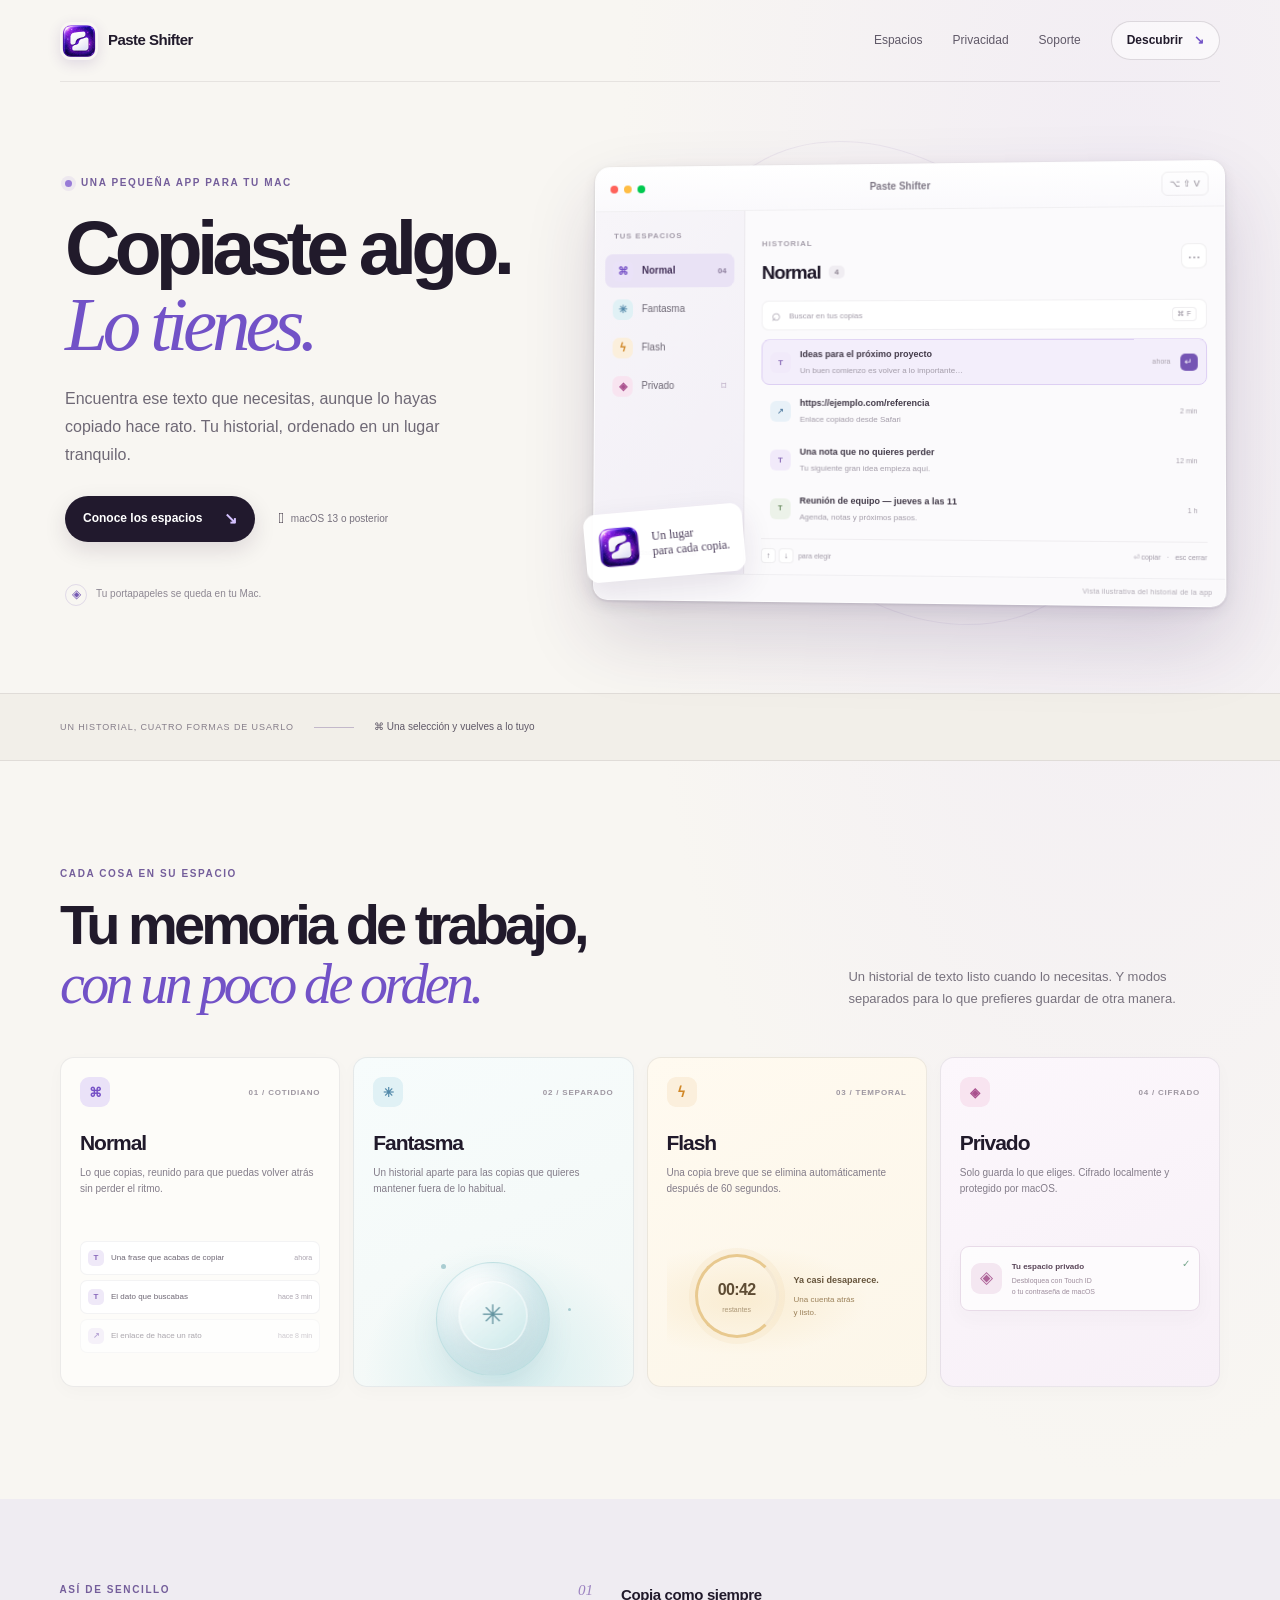
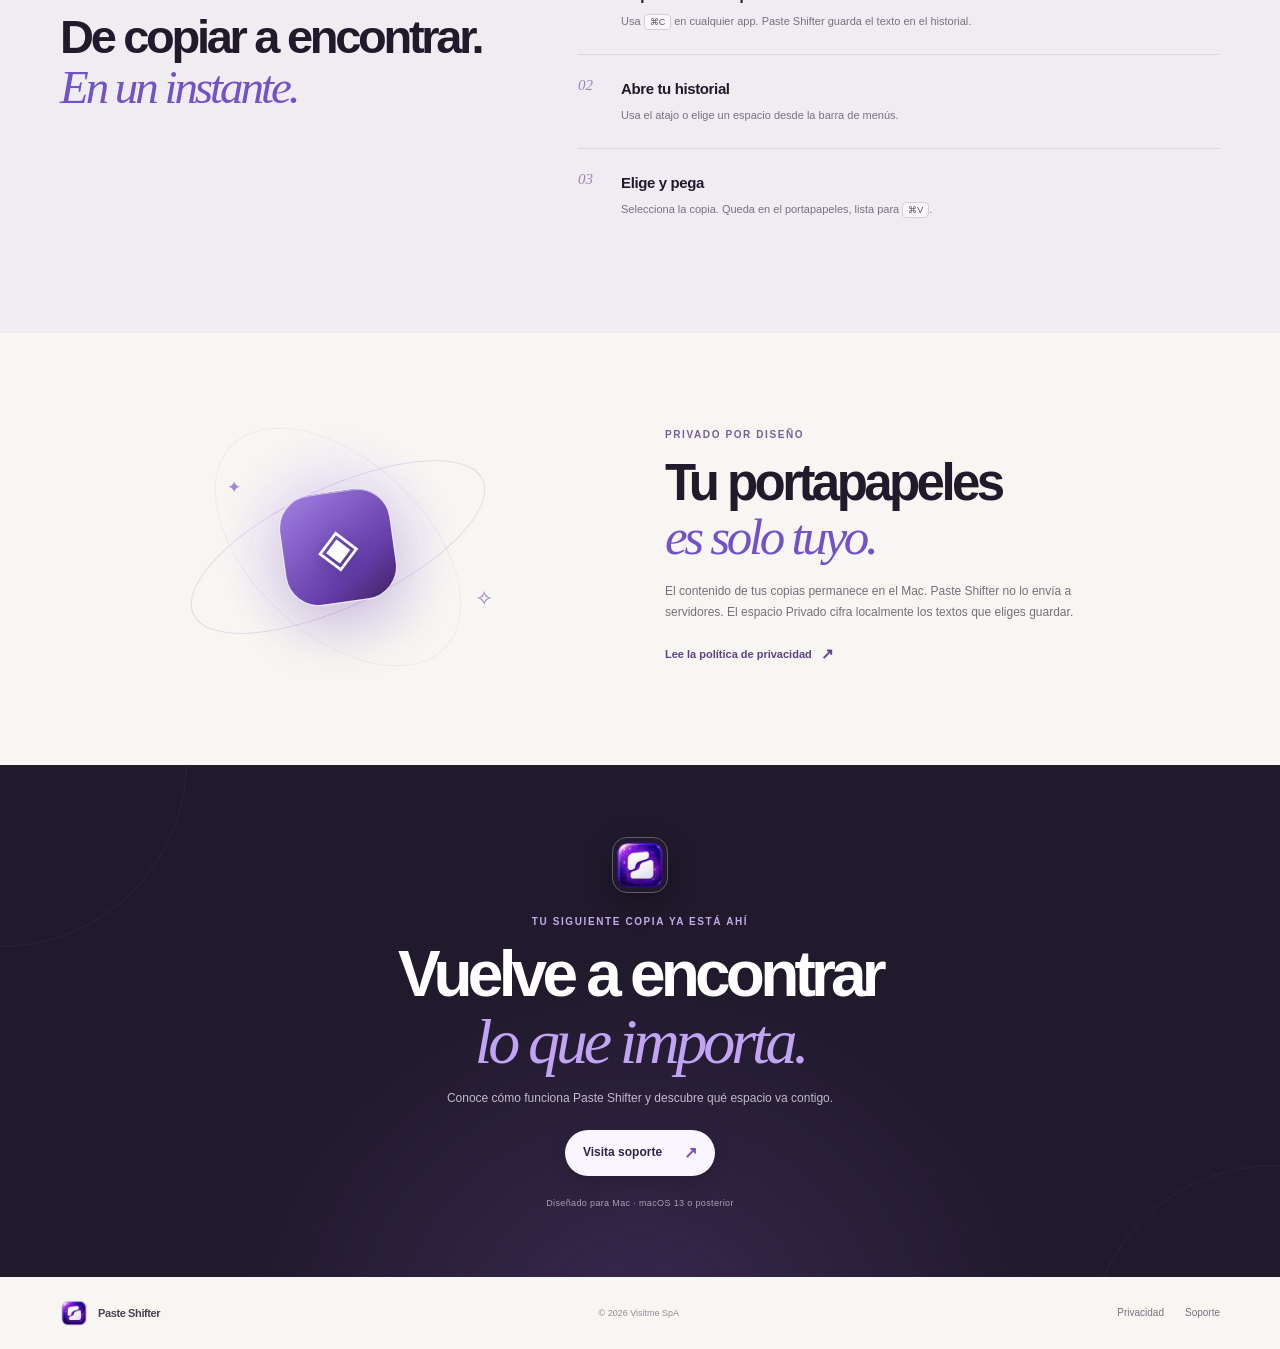
==== index.html @ 72d883a0 "Add responsive motion to landing page" ====
<!doctype html>
<html lang="es">
<head>
  <meta charset="utf-8">
  <meta name="viewport" content="width=device-width, initial-scale=1">
  <meta name="theme-color" content="#f8f6f2">
  <meta name="description" content="Vuelve a encontrar cualquier texto que copiaste. Paste Shifter organiza tu historial del portapapeles en tu Mac.">
  <meta property="og:title" content="Paste Shifter — encuentra lo que copiaste">
  <meta property="og:description" content="Tu historial de portapapeles, organizado en cuatro espacios. Diseñado para Mac.">
  <meta property="og:image" content="assets/paste-shifter-icon.png">
  <title>Paste Shifter — Tu portapapeles, en su lugar</title>
  <link rel="icon" type="image/png" href="assets/paste-shifter-icon.png">
  <link rel="stylesheet" href="styles.css">
</head>
<body class="home-page">
  <header class="shell nav">
    <a class="brand" href="./"><img src="assets/paste-shifter-icon.png" alt="" width="38" height="38"><span>Paste Shifter</span></a>
    <nav aria-label="Navegación principal">
      <a href="#espacios">Espacios</a>
      <a href="#privacidad">Privacidad</a>
      <a href="support.html">Soporte</a>
      <a class="nav-button" href="#producto">Descubrir <span aria-hidden="true">↘</span></a>
    </nav>
  </header>
  <main>
    <section class="hero shell" id="producto">
      <div class="hero-copy">
        <p class="eyebrow"><span class="eyebrow-dot"></span> Una pequeña app para tu Mac</p>
        <h1>Copiaste algo.<br><em>Lo tienes.</em></h1>
        <p class="hero-lead">Encuentra ese texto que necesitas, aunque lo hayas copiado hace rato. Tu historial, ordenado en un lugar tranquilo.</p>
        <div class="hero-actions"><a class="primary-button" href="#espacios">Conoce los espacios <span aria-hidden="true">↘</span></a><span class="compat"><span class="apple-mark"></span> macOS 13 o posterior</span></div>
        <div class="hero-note"><span class="note-lock">◈</span><span>Tu portapapeles se queda en tu Mac.</span></div>
      </div>
      <div class="product-stage">
        <div class="stage-glow"></div><div class="stage-orbit orbit-one"></div><div class="stage-orbit orbit-two"></div>
        <div class="product-window" role="img" aria-label="Vista ilustrativa del historial de Paste Shifter en Mac">
          <div class="window-top"><div class="traffic-lights"><i></i><i></i><i></i></div><span class="window-title">Paste Shifter</span><span class="window-shortcut">⌥ ⇧ V</span></div>
          <div class="window-content">
            <aside class="window-sidebar"><div class="sidebar-label">TUS ESPACIOS</div><div class="space-item selected"><span class="space-icon normal-icon">⌘</span><span>Normal</span><span class="space-count">04</span></div><div class="space-item"><span class="space-icon ghost-icon">✳</span><span>Fantasma</span></div><div class="space-item"><span class="space-icon flash-icon">ϟ</span><span>Flash</span></div><div class="space-item"><span class="space-icon private-icon">◈</span><span>Privado</span><span class="lock-small">⌑</span></div><div class="sidebar-foot"><span class="online-indicator"></span> Guardado localmente</div></aside>
            <div class="history-panel"><div class="history-heading"><div><span class="history-kicker">HISTORIAL</span><h2>Normal <span class="count-pill">4</span></h2></div><button class="more-button" aria-label="Más opciones">···</button></div><div class="history-search"><span>⌕</span><span>Buscar en tus copias</span><kbd>⌘ F</kbd></div>
              <div class="clip-list"><div class="clip-row active"><span class="clip-type text-type">T</span><div class="clip-copy"><strong>Ideas para el próximo proyecto</strong><span>Un buen comienzo es volver a lo importante…</span></div><span class="clip-time">ahora</span><span class="clip-key">↵</span></div><div class="clip-row"><span class="clip-type link-type">↗</span><div class="clip-copy"><strong>https://ejemplo.com/referencia</strong><span>Enlace copiado desde Safari</span></div><span class="clip-time">2 min</span></div><div class="clip-row"><span class="clip-type text-type">T</span><div class="clip-copy"><strong>Una nota que no quieres perder</strong><span>Tu siguiente gran idea empieza aquí.</span></div><span class="clip-time">12 min</span></div><div class="clip-row"><span class="clip-type code-type">T</span><div class="clip-copy"><strong>Reunión de equipo — jueves a las 11</strong><span>Agenda, notas y próximos pasos.</span></div><span class="clip-time">1 h</span></div></div>
              <div class="window-bottom"><span><span class="keycap">↑</span><span class="keycap">↓</span> para elegir</span><span>⏎ copiar <span class="bottom-sep">·</span> esc cerrar</span></div>
            </div>
          </div>
          <div class="window-disclaimer">Vista ilustrativa del historial de la app</div>
        </div>
        <div class="stage-sticker"><img src="assets/paste-shifter-icon.png" alt="" width="46" height="46"><span>Un lugar<br>para cada copia.</span></div>
        <div class="stage-caption"><span class="caption-spark">✳</span> Menos buscar. Más seguir.</div>
      </div>
    </section>
    <section class="proof-strip"><div class="shell proof-inner"><span>UN HISTORIAL, CUATRO FORMAS DE USARLO</span><span class="proof-rule"></span><span>⌘ Una selección y vuelves a lo tuyo</span></div></section>
    <section class="shell spaces-section" id="espacios">
      <div class="section-intro"><div><p class="eyebrow">Cada cosa en su espacio</p><h2>Tu memoria de trabajo,<br><em>con un poco de orden.</em></h2></div><p>Un historial de texto listo cuando lo necesitas. Y modos separados para lo que prefieres guardar de otra manera.</p></div>
      <div class="space-grid">
        <article class="space-card card-normal"><div class="card-topline"><span class="space-icon normal-icon">⌘</span><span class="card-index">01 / COTIDIANO</span></div><h3>Normal</h3><p>Lo que copias, reunido para que puedas volver atrás sin perder el ritmo.</p><div class="mini-history"><span class="mini-row"><b>T</b><span>Una frase que acabas de copiar</span><small>ahora</small></span><span class="mini-row"><b>T</b><span>El dato que buscabas</span><small>hace 3 min</small></span><span class="mini-row faded"><b>↗</b><span>El enlace de hace un rato</span><small>hace 8 min</small></span></div></article>
        <article class="space-card card-ghost"><div class="card-topline"><span class="space-icon ghost-icon">✳</span><span class="card-index">02 / SEPARADO</span></div><h3>Fantasma</h3><p>Un historial aparte para las copias que quieres mantener fuera de lo habitual.</p><div class="ghost-illustration"><div class="ghost-orb orb-back"></div><div class="ghost-orb orb-front">✳</div><span class="ghost-trail trail-a"></span><span class="ghost-trail trail-b"></span></div></article>
        <article class="space-card card-flash"><div class="card-topline"><span class="space-icon flash-icon">ϟ</span><span class="card-index">03 / TEMPORAL</span></div><h3>Flash</h3><p>Una copia breve que se elimina automáticamente después de 60 segundos.</p><div class="flash-clock"><div class="clock-ring"><span>00:42</span><small>restantes</small></div><div class="clock-copy"><b>Ya casi desaparece.</b><span>Una cuenta atrás<br>y listo.</span></div></div></article>
        <article class="space-card card-private"><div class="card-topline"><span class="space-icon private-icon">◈</span><span class="card-index">04 / CIFRADO</span></div><h3>Privado</h3><p>Solo guarda lo que eliges. Cifrado localmente y protegido por macOS.</p><div class="private-vault"><div class="vault-lock">◈</div><div><b>Tu espacio privado</b><span>Desbloquea con Touch ID<br>o tu contraseña de macOS</span></div><div class="vault-check">✓</div></div></article>
      </div>
    </section>
    <section class="how-section"><div class="shell how-inner"><div class="how-heading"><p class="eyebrow">Así de sencillo</p><h2>De copiar a encontrar.<br><em>En un instante.</em></h2></div><div class="steps"><article><span class="step-num">01</span><h3>Copia como siempre</h3><p>Usa <kbd>⌘C</kbd> en cualquier app. Paste Shifter guarda el texto en el historial.</p></article><article><span class="step-num">02</span><h3>Abre tu historial</h3><p>Usa el atajo o elige un espacio desde la barra de menús.</p></article><article><span class="step-num">03</span><h3>Elige y pega</h3><p>Selecciona la copia. Queda en el portapapeles, lista para <kbd>⌘V</kbd>.</p></article></div></div></section>
    <section class="shell privacy-section" id="privacidad"><div class="privacy-art"><div class="privacy-aura"></div><div class="privacy-icon"><span>◈</span></div><div class="privacy-orbit p-orbit-a"></div><div class="privacy-orbit p-orbit-b"></div><span class="privacy-spark spark-a">✦</span><span class="privacy-spark spark-b">✧</span></div><div class="privacy-copy"><p class="eyebrow">Privado por diseño</p><h2>Tu portapapeles<br><em>es solo tuyo.</em></h2><p>El contenido de tus copias permanece en el Mac. Paste Shifter no lo envía a servidores. El espacio Privado cifra localmente los textos que eliges guardar.</p><a class="text-link" href="privacy.html">Lee la política de privacidad <span aria-hidden="true">↗</span></a></div></section>
    <section class="final-section"><div class="shell final-inner"><img src="assets/paste-shifter-icon.png" width="56" height="56" alt=""><p class="eyebrow">Tu siguiente copia ya está ahí</p><h2>Vuelve a encontrar<br><em>lo que importa.</em></h2><p>Conoce cómo funciona Paste Shifter y descubre qué espacio va contigo.</p><a class="primary-button" href="support.html">Visita soporte <span aria-hidden="true">↗</span></a><span class="final-footnote">Diseñado para Mac · macOS 13 o posterior</span></div></section>
  </main>
  <footer class="shell footer"><a class="footer-brand" href="./"><img src="assets/paste-shifter-icon.png" width="28" height="28" alt=""><span>Paste Shifter</span></a><span>© 2026 Visitme SpA</span><span><a href="privacy.html">Privacidad</a><a href="support.html">Soporte</a></span></footer>
  <script>
    (() => {
      if (!('IntersectionObserver' in window) || window.matchMedia('(prefers-reduced-motion: reduce)').matches) return;
      document.body.classList.add('motion-ready');
      const items = document.querySelectorAll('.section-intro, .space-card, .how-heading, .steps article, .privacy-art, .privacy-copy, .final-inner');
      items.forEach((item, index) => {
        item.classList.add('reveal');
        if (item.classList.contains('space-card') || item.closest('.steps')) item.style.setProperty('--reveal-delay', `${(index % 4) * 75}ms`);
      });
      const observer = new IntersectionObserver((entries) => {
        entries.forEach((entry) => {
          if (!entry.isIntersecting) return;
          entry.target.classList.add('is-visible');
          observer.unobserve(entry.target);
        });
      }, { threshold: 0.12, rootMargin: '0px 0px -36px 0px' });
      items.forEach((item) => observer.observe(item));
    })();
  </script>
</body>
</html>
---- styles.css ----
:root{color-scheme:light;--paper:#f8f6f2;--paper-deep:#f0ede7;--ink:#211a2b;--muted:#6e6875;--line:#241a2b16;--purple:#7252c7;--purple-light:#eee8fb;--night:#171324;--serif:Georgia,"Times New Roman",serif;--sans:-apple-system,BlinkMacSystemFont,"Segoe UI",sans-serif;--display:-apple-system,BlinkMacSystemFont,"Segoe UI",sans-serif}
*{box-sizing:border-box}html{scroll-behavior:smooth;scroll-padding-top:90px}body{margin:0;background:var(--paper);color:var(--ink);font:15px/1.65 var(--sans);-webkit-font-smoothing:antialiased}a{color:inherit;text-underline-offset:4px}.shell{width:min(100% - 56px,1160px);margin-inline:auto}
.home-page{overflow:hidden;background:radial-gradient(ellipse at 88% 9%,#ebe3f681 0,transparent 32%),var(--paper)}.nav{height:82px;display:flex;align-items:center;justify-content:space-between;border-bottom:1px solid var(--line)}.brand,.footer-brand{display:flex;align-items:center;gap:10px;text-decoration:none;font-size:15px;font-weight:700;letter-spacing:-.035em}.brand img{border-radius:11px;box-shadow:0 4px 14px #4c2b7d24}.nav nav{display:flex;align-items:center;gap:30px}.nav nav>a{font-size:12px;color:#605968;text-decoration:none;transition:color .2s}.nav nav>a:hover{color:var(--purple)}.nav .nav-button{padding:9px 15px;border:1px solid #2a183024;border-radius:999px;color:var(--ink);font-weight:600;background:#ffffff8a}.nav-button span{margin-left:8px;color:var(--purple)}
.hero{min-height:610px;display:grid;grid-template-columns:.9fr 1.1fr;align-items:center;gap:10px;padding-block:66px 75px}.hero-copy{position:relative;z-index:2;padding:15px 0 0 5px}.eyebrow{display:flex;align-items:center;gap:9px;margin:0 0 17px;color:#745e9b;font-size:10px;font-weight:700;letter-spacing:.16em;text-transform:uppercase}.eyebrow-dot{width:7px;height:7px;border-radius:50%;background:#987bd7;box-shadow:0 0 0 4px #987bd71c}h1,h2,h3,p{margin-top:0}h1{margin-bottom:22px;font-family:var(--display);font-size:clamp(54px,6vw,79px);line-height:.99;font-weight:600;letter-spacing:-.075em}h1 em,.section-intro h2 em,.how-heading h2 em,.privacy-copy h2 em,.final-inner h2 em{font-family:var(--serif);font-weight:400;letter-spacing:-.065em;color:var(--purple);font-style:italic}.hero-lead{max-width:410px;margin-bottom:27px;color:#6e6875;font-size:16px;line-height:1.75}.hero-actions{display:flex;align-items:center;gap:23px;flex-wrap:wrap}.primary-button{display:inline-flex;align-items:center;gap:22px;padding:13px 18px;border:0;border-radius:999px;background:#21192d;color:white;text-decoration:none;font-size:12px;font-weight:600;box-shadow:0 8px 22px #24133320;transition:transform .2s,box-shadow .2s}.primary-button:hover{transform:translateY(-2px);box-shadow:0 11px 26px #24133333}.primary-button span{color:#d5c2ff;font-size:16px;line-height:1}.compat{display:flex;align-items:center;gap:7px;color:#77717e;font-size:10px}.apple-mark{font-size:15px;color:#342b3b}.hero-note{display:flex;align-items:center;gap:9px;margin-top:42px;color:#8d8792;font-size:10px}.note-lock{display:grid;place-items:center;width:22px;height:22px;border:1px solid #7355b42d;border-radius:50%;color:#7559b3;font-size:12px}
.product-stage{position:relative;min-width:0;min-height:470px;display:grid;place-items:center}.stage-glow{position:absolute;width:76%;height:78%;border-radius:50%;background:radial-gradient(ellipse,#d7c8f0b5 0, #e9dff276 38%,transparent 72%);filter:blur(16px)}.stage-orbit{position:absolute;left:50%;top:50%;border:1px solid #785bb424;border-radius:50%;pointer-events:none}.orbit-one{width:610px;height:312px;transform:translate(-50%,-50%) rotate(-18deg)}.orbit-two{width:530px;height:390px;transform:translate(-50%,-50%) rotate(53deg);border-color:#957bb21f}.product-window{position:relative;z-index:1;width:min(100%,650px);overflow:hidden;border:1px solid #ffffffc7;border-radius:15px;background:#fbfafc;box-shadow:0 35px 75px #3620522a,0 5px 18px #31224316,0 1px 3px #261b3024;transform:perspective(1300px) rotateY(-4deg) rotateX(1deg)}.window-top{height:45px;display:flex;align-items:center;padding:0 15px;border-bottom:1px solid #25193210;background:linear-gradient(#fff,#faf9fc)}.traffic-lights{display:flex;gap:6px}.traffic-lights i{display:block;width:8px;height:8px;border-radius:50%;background:#ff625a}.traffic-lights i:nth-child(2){background:#ffbd44}.traffic-lights i:nth-child(3){background:#00c94f}.window-title{margin-left:auto;color:#7e7785;font-size:10px;font-weight:600}.window-shortcut{margin-left:auto;padding:4px 7px;border:1px solid #2a1d3012;border-radius:6px;color:#8b8490;font-size:9px}.window-content{min-height:305px;display:grid;grid-template-columns:154px 1fr}.window-sidebar{position:relative;display:flex;flex-direction:column;gap:5px;padding:18px 10px 40px;border-right:1px solid #261b300e;background:linear-gradient(135deg,#f7f5f9,#f2eff6)}.sidebar-label{padding:0 9px 7px;color:#a29aa8;font-size:8px;font-weight:700;letter-spacing:.12em}.space-item{height:34px;display:flex;align-items:center;gap:9px;padding:0 8px;border-radius:8px;color:#6e6875;font-size:10px}.space-item.selected{background:#e9e2f5;color:#433158;font-weight:700}.space-count{margin-left:auto;color:#8a7b9b;font-size:8px}.space-icon{width:21px;height:21px;display:grid;place-items:center;flex:none;border-radius:7px;font-size:11px;font-weight:700}.normal-icon{color:#7651c6;background:#eae2f8}.ghost-icon{color:#5289aa;background:#e0f1f5}.flash-icon{color:#d18828;background:#fbefdc}.private-icon{color:#a9508d;background:#f8e4f0}.lock-small{margin-left:auto;color:#ae9cb9;font-size:10px}.sidebar-foot{position:absolute;bottom:14px;left:18px;display:flex;align-items:center;gap:6px;color:#9b95a0;font-size:8px}.online-indicator{width:5px;height:5px;border-radius:50%;background:#68b696}.history-panel{min-width:0;padding:19px 17px 11px}.history-heading{display:flex;align-items:center;justify-content:space-between;margin-bottom:13px}.history-kicker{color:#a59eaa;font-size:8px;font-weight:700;letter-spacing:.12em}.history-heading h2{display:flex;align-items:center;gap:8px;margin:3px 0 0;font-family:var(--display);font-size:19px;letter-spacing:-.05em}.count-pill{padding:2px 6px;border-radius:5px;background:#f0edf2;color:#8b8290;font:600 8px var(--sans);letter-spacing:0}.more-button{width:25px;height:25px;border:1px solid #2a1e3312;border-radius:7px;background:#fff;color:#8b8490;line-height:0;font-size:15px}.history-search{height:30px;display:flex;align-items:center;gap:8px;padding:0 9px;border:1px solid #25193210;border-radius:7px;background:#fff;color:#a29ba8;font-size:8px}.history-search>span:first-child{font-size:16px}.history-search kbd{margin-left:auto;padding:2px 4px;border:1px solid #24183212;border-radius:4px;color:#9c95a1;font:7px var(--sans)}.clip-list{display:flex;flex-direction:column;gap:3px;margin-top:9px}.clip-row{min-width:0;min-height:46px;display:flex;align-items:center;gap:9px;padding:6px 8px;border:1px solid transparent;border-radius:8px}.clip-row.active{border-color:#ddcff3;background:#f3eefb}.clip-type{width:21px;height:21px;display:grid;place-items:center;flex:none;border-radius:6px;font-size:8px;font-weight:700}.text-type{background:#f1eafa;color:#896bb7}.link-type{background:#e8f1f8;color:#5780a4}.code-type{background:#ecf2e9;color:#628658;font-size:7px}.clip-copy{min-width:0;flex:1}.clip-copy strong,.clip-copy span{display:block;overflow:hidden;text-overflow:ellipsis;white-space:nowrap}.clip-copy strong{color:#403847;font-size:9px;font-weight:600}.clip-copy span{margin-top:2px;color:#a29ba8;font-size:8px}.clip-time{flex:none;color:#aaa3ae;font-size:7px}.clip-key{display:grid;place-items:center;width:17px;height:17px;border-radius:5px;background:#7555b4;color:white;font-size:9px}.window-bottom{display:flex;justify-content:space-between;margin-top:7px;padding-top:9px;border-top:1px solid #261b300e;color:#a29ba8;font-size:7px}.keycap{display:inline-grid;place-items:center;min-width:15px;height:15px;margin-right:3px;border:1px solid #24183212;border-radius:4px;background:#fff;color:#7e7685;font-size:8px}.bottom-sep{padding-inline:4px}.window-disclaimer{padding:7px 12px;border-top:1px solid #2519320b;background:#faf9fb;color:#b0aab4;text-align:right;font-size:7px;letter-spacing:.04em}.stage-sticker{position:absolute;z-index:2;bottom:41px;left:-3px;display:flex;align-items:center;gap:10px;padding:10px 13px 10px 10px;border:1px solid #fff;border-radius:12px;background:#fffffff0;box-shadow:0 12px 30px #3521471b;transform:rotate(-5deg)}.stage-sticker img{border-radius:10px}.stage-sticker span{font-family:var(--serif);font-size:12px;line-height:1.25;color:#4e405d}.stage-caption{position:absolute;top:18px;right:2%;display:flex;align-items:center;gap:7px;color:#776a85;font-family:var(--serif);font-size:12px;font-style:italic;transform:rotate(4deg)}.caption-spark{color:#9275ca;font-size:15px}
.proof-strip{border-block:1px solid var(--line);background:#f2efe9}.proof-inner{min-height:66px;display:flex;align-items:center;gap:20px;color:#867e8a;font-size:9px;letter-spacing:.1em}.proof-inner>span:last-child{color:#5f5867;font-size:10px;letter-spacing:0}.proof-rule{width:40px;height:1px;background:#c3b8ca}
.spaces-section{padding-block:105px 112px}.section-intro{display:flex;align-items:flex-end;justify-content:space-between;gap:35px;margin-bottom:43px}.section-intro .eyebrow{margin-bottom:12px}.section-intro h2,.how-heading h2,.privacy-copy h2{margin-bottom:0;font-family:var(--display);font-size:clamp(36px,4.6vw,56px);font-weight:550;line-height:1.06;letter-spacing:-.07em}.section-intro>p{max-width:360px;margin:0 1% 3px 0;color:#77717d;font-size:13px;line-height:1.75}.space-grid{display:grid;grid-template-columns:repeat(4,1fr);gap:13px}.space-card{position:relative;min-height:330px;overflow:hidden;padding:19px 19px 18px;border:1px solid #241b2b14;border-radius:14px;background:#fdfcf9;box-shadow:0 5px 18px #24193306}.card-topline{display:flex;align-items:center;justify-content:space-between}.card-topline .space-icon{width:30px;height:30px;border-radius:9px;font-size:13px}.card-index{color:#9e97a1;font-size:8px;font-weight:600;letter-spacing:.1em}.space-card h3{margin:19px 0 4px;font-family:var(--display);font-size:21px;font-weight:600;letter-spacing:-.05em}.space-card>p{min-height:57px;margin:0;color:#837c89;font-size:10px;line-height:1.65}.mini-history{display:flex;flex-direction:column;gap:5px;margin-top:19px}.mini-row{min-width:0;display:flex;align-items:center;gap:7px;padding:8px 7px;border:1px solid #241b2b0d;border-radius:7px;background:#fff;color:#6e6774;font-size:8px}.mini-row b{width:16px;height:16px;display:grid;place-items:center;flex:none;border-radius:5px;background:#efe9f8;color:#8868bb;font-size:8px}.mini-row span{overflow:hidden;text-overflow:ellipsis;white-space:nowrap}.mini-row small{margin-left:auto;flex:none;color:#aaa3ae;font-size:7px}.mini-row.faded{opacity:.58}.card-ghost{background:linear-gradient(155deg,#f7fcfc,#f3f8f6)}.ghost-illustration{position:absolute;inset:auto 0 0;height:153px;overflow:hidden;background:radial-gradient(ellipse at 54% 91%,#d4edee 0,transparent 66%)}.ghost-orb{position:absolute;left:50%;top:50%;display:grid;place-items:center;border-radius:50%;transform:translate(-50%,-42%)}.orb-back{width:114px;height:114px;border:1px solid #a6d3d777;background:radial-gradient(circle at 34% 25%,#fff,#dceef0 52%,#c9e4e4);box-shadow:inset -10px -12px 26px #91bccb33,0 14px 28px #547b8c15}.orb-front{width:69px;height:69px;border:1px solid #ffffffbd;background:linear-gradient(140deg,#ffffff9c,#c8e8e9aa);color:#6494a0;font-size:27px;box-shadow:0 10px 28px #56828c22;backdrop-filter:blur(10px)}.ghost-trail{position:absolute;width:5px;height:5px;border-radius:50%;background:#82b6bd;opacity:.65}.trail-a{top:31px;left:31%}.trail-b{top:75px;right:22%;width:3px;height:3px}.card-flash{background:linear-gradient(155deg,#fffaf0,#fcf6e9)}.flash-clock{height:135px;display:flex;align-items:center;justify-content:center;gap:15px;margin-top:7px;background:radial-gradient(ellipse at 31% 53%,#f7e4bf94,transparent 54%)}.clock-ring{width:84px;height:84px;display:flex;flex-direction:column;align-items:center;justify-content:center;border:3px solid #e8c98f;border-right-color:#f5e9d4;border-radius:50%;box-shadow:0 0 0 6px #e8c98f20}.clock-ring span{font-family:var(--display);font-size:16px;font-weight:600;letter-spacing:-.04em;color:#5e4c34}.clock-ring small{color:#aa9676;font-size:7px}.clock-copy{display:flex;flex-direction:column;gap:5px;color:#9b815a;font-size:8px}.clock-copy b{color:#66543b;font-size:9px}.card-private{background:linear-gradient(155deg,#fcf7fc,#f7f0f7)}.private-vault{position:relative;display:flex;align-items:center;gap:10px;margin-top:24px;padding:13px 10px;border:1px solid #e8dbe8;border-radius:9px;background:#ffffffb5;box-shadow:0 8px 20px #49314708}.vault-lock{width:31px;height:31px;display:grid;place-items:center;border-radius:9px;background:#f4e7f1;color:#ae6398;font-size:17px}.private-vault b,.private-vault span{display:block}.private-vault b{color:#574356;font-size:8px}.private-vault span{margin-top:3px;color:#9e8d9d;font-size:7px;line-height:1.5}.vault-check{position:absolute;right:9px;top:9px;color:#78a68d;font-size:10px}
.how-section{padding-block:83px 91px;background:#efecf2}.how-inner{display:grid;grid-template-columns:.8fr 1.2fr;gap:90px;align-items:start}.how-heading{position:sticky;top:110px}.how-heading .eyebrow{margin-bottom:13px}.how-heading h2{font-size:clamp(34px,4vw,47px)}.steps{display:grid;grid-template-columns:1fr;gap:0}.steps article{position:relative;padding:1px 0 24px 43px;border-bottom:1px solid #281c3218}.steps article+article{padding-top:22px}.steps article:last-child{border-bottom:0}.step-num{position:absolute;left:0;top:0;color:#9c83c1;font:italic 15px var(--serif)}.steps article+article .step-num{top:22px}.steps h3{margin:0 0 4px;font-family:var(--display);font-size:15px;font-weight:650;letter-spacing:-.025em}.steps p{max-width:440px;margin:0;color:#79727f;font-size:11px}.steps kbd{padding:2px 5px;border:1px solid #d4cdd9;border-radius:4px;background:#f9f7fa;color:#5c5364;font:9px var(--sans)}
.privacy-section{min-height:430px;display:grid;grid-template-columns:1fr 1fr;align-items:center;gap:50px;padding-block:84px 88px}.privacy-art{position:relative;min-height:260px;display:grid;place-items:center}.privacy-aura{position:absolute;width:230px;height:230px;border-radius:50%;background:radial-gradient(circle,#dcd0f1,#eae4f584 52%,transparent 72%);filter:blur(5px)}.privacy-icon{position:relative;z-index:1;width:112px;height:112px;display:grid;place-items:center;border:1px solid #ffffffd9;border-radius:33px;background:linear-gradient(145deg,#a280e2,#633ca8 70%,#40225f);box-shadow:0 25px 55px #573a862e, inset 0 1px #ffffff84;transform:rotate(-8deg)}.privacy-icon span{color:white;font-size:53px;text-shadow:0 4px 17px #351e5570}.privacy-orbit{position:absolute;left:50%;top:50%;border:1px solid #9675c13b;border-radius:50%}.p-orbit-a{width:320px;height:120px;transform:translate(-50%,-50%) rotate(-25deg)}.p-orbit-b{width:295px;height:175px;transform:translate(-50%,-50%) rotate(43deg);border-color:#bdadd02b}.privacy-spark{position:absolute;color:#a485d2}.spark-a{top:22%;left:30%;font-size:17px}.spark-b{right:22%;bottom:23%;font-size:22px}.privacy-copy .eyebrow{margin-bottom:12px}.privacy-copy h2{font-size:clamp(37px,4vw,51px)}.privacy-copy>p:not(.eyebrow){max-width:450px;margin:17px 0;color:#756e7b;font-size:12px;line-height:1.8}.text-link{display:inline-flex;align-items:center;gap:9px;color:#5d4289;font-size:11px;font-weight:700;text-decoration:none}.text-link span{font-size:15px;transition:transform .2s}.text-link:hover span{transform:translate(2px,-2px)}
.final-section{position:relative;overflow:hidden;padding-block:72px 66px;background:radial-gradient(ellipse at 50% 110%,#5a3e8265,transparent 44%),#211a2d;color:white;text-align:center}.final-section:before,.final-section:after{position:absolute;content:"";width:370px;height:370px;border:1px solid #ffffff0c;border-radius:50%;pointer-events:none}.final-section:before{left:-185px;top:-190px}.final-section:after{right:-180px;bottom:-260px}.final-inner{position:relative;z-index:1;display:flex;flex-direction:column;align-items:center}.final-inner>img{margin-bottom:21px;border:1px solid #ffffff4a;border-radius:15px;box-shadow:0 9px 28px #0005}.final-inner .eyebrow{margin-bottom:11px;color:#c2abea}.final-inner h2{margin:0;font-family:var(--display);font-size:clamp(40px,5.5vw,64px);font-weight:550;line-height:1.04;letter-spacing:-.075em}.final-inner h2 em{color:#c1a4f3}.final-inner>p:not(.eyebrow){margin:14px 0 21px;color:#c2bbc9;font-size:12px}.final-inner .primary-button{background:#f9f6ff;color:#34234b;box-shadow:0 7px 20px #0002}.final-inner .primary-button span{color:#7750b6}.final-footnote{margin-top:20px;color:#aaa0b5;font-size:9px;letter-spacing:.04em}
.footer{min-height:72px;display:flex;align-items:center;justify-content:space-between;gap:20px;color:#918a96;font-size:9px}.footer-brand{color:#49414e;font-size:11px}.footer-brand img{border-radius:8px}.footer>span:last-child{display:flex;gap:21px}.footer a:not(.footer-brand){color:#77707d;font-size:10px;text-decoration:none}.footer a:hover{color:var(--purple)}kbd{padding:2px 5px;border:1px solid #ddd7e0;border-radius:4px;background:#fff;color:#554e5b;font:9px var(--sans)}
/* Privacy and support pages share the same paper palette and navigation. */
body:not(.home-page){color:var(--ink);background:radial-gradient(ellipse at 85% 0,#eee8f7 0,transparent 32%),var(--paper)}body:not(.home-page) .document{max-width:760px;min-height:calc(100vh - 160px);padding-block:68px 84px}body:not(.home-page) .document h1{margin-bottom:19px;font-family:var(--display);font-size:clamp(39px,6vw,58px);font-weight:600;line-height:1.03;letter-spacing:-.07em}body:not(.home-page) .document h2{margin-top:38px;font-family:var(--display);font-size:21px;letter-spacing:-.04em}body:not(.home-page) .document p,body:not(.home-page) .document li{color:#6f6875}body:not(.home-page) .updated{color:#968e9b!important;font-size:12px}body:not(.home-page) .document ul{padding-left:22px}body:not(.home-page) .document li{padding-left:4px;margin:10px 0}body:not(.home-page) .document a{color:#62458f}body:not(.home-page) .button{display:inline-block;margin:14px 0 4px;padding:12px 19px;border-radius:999px;background:#21192d;color:#fff;font-weight:600;text-decoration:none;box-shadow:0 8px 22px #24133320}body:not(.home-page) .callout{display:flex;gap:16px;align-items:center;margin:29px 0;padding:19px 21px;border:1px solid var(--line);border-radius:13px;background:#fff9}body:not(.home-page) .callout p{margin:0}body:not(.home-page) .nav .brand{font-size:15px}
@media(max-width:1000px){.hero{grid-template-columns:.82fr 1.18fr;gap:0}.product-stage{transform:scale(.92);transform-origin:center right}.product-window{width:min(100%,610px)}.space-grid{grid-template-columns:repeat(2,1fr)}.space-card{min-height:312px}.how-inner{gap:55px}}
@media(max-width:740px){.shell{width:min(100% - 36px,1160px)}.nav{height:70px}.nav nav{gap:15px}.nav nav>a{font-size:10px}.nav .nav-button{padding:7px 11px}.brand{font-size:13px}.brand img{width:32px;height:32px}.hero{grid-template-columns:1fr;padding-block:53px 52px}.hero-copy{padding-left:0}.hero-copy h1{font-size:clamp(56px,11vw,75px)}.hero-note{margin-top:28px}.product-stage{min-height:400px;margin:3px -12px -3px;transform:scale(.94);transform-origin:center}.product-window{width:min(100%,620px)}.stage-sticker{left:0;bottom:23px}.proof-inner{min-height:59px;gap:10px;font-size:7px}.proof-inner>span:last-child{font-size:8px}.spaces-section{padding-block:73px}.section-intro{display:block;margin-bottom:30px}.section-intro>p{max-width:460px;margin-top:15px}.space-card{min-height:300px}.how-section{padding-block:65px}.how-inner{grid-template-columns:1fr;gap:31px}.how-heading{position:static}.steps{padding-left:3px}.privacy-section{grid-template-columns:.8fr 1.2fr;gap:22px;padding-block:57px}.privacy-art{min-height:230px;transform:scale(.86)}.privacy-copy h2{font-size:clamp(34px,7vw,47px)}}
@media(max-width:520px){.shell{width:min(100% - 30px,1160px)}.nav nav{gap:12px}.nav nav>a{font-size:9px}.nav .nav-button{padding:6px 9px}.brand{gap:7px}.hero{padding-top:43px}.hero-copy h1{font-size:55px}.hero-lead{max-width:365px;font-size:14px}.hero-actions{gap:15px}.hero-note{margin-top:25px}.product-stage{min-height:326px;margin:0 -20px;transform:scale(.83)}.product-window{width:570px;max-width:none;transform:perspective(1300px) rotateY(-3deg) scale(.9)}.stage-sticker{left:15px;bottom:12px;transform:scale(.85) rotate(-5deg);transform-origin:left bottom}.stage-caption{right:8%;top:8px}.proof-inner{justify-content:center;flex-wrap:wrap;padding-block:13px}.proof-inner>span:first-child{width:100%;text-align:center}.proof-rule{display:none}.spaces-section{padding-block:61px}.section-intro h2,.how-heading h2{font-size:38px}.space-grid{gap:9px}.space-card{min-height:278px;padding:14px}.space-card h3{font-size:18px;margin-top:15px}.space-card>p{min-height:67px;font-size:9px}.card-index{font-size:7px}.mini-history{margin-top:13px}.mini-row{gap:5px;padding:6px 5px;font-size:7px}.mini-row small{font-size:6px}.ghost-illustration{height:125px}.flash-clock{gap:9px}.clock-ring{width:68px;height:68px}.clock-ring span{font-size:13px}.private-vault{gap:6px;margin-top:15px;padding:10px 7px}.vault-lock{width:26px;height:26px}.vault-check{right:6px;top:6px}.how-section{padding-block:53px}.steps h3{font-size:14px}.privacy-section{grid-template-columns:1fr;gap:7px;padding-block:48px}.privacy-art{min-height:195px;transform:scale(.72);margin-block:-10px}.privacy-copy{padding-bottom:8px}.privacy-copy h2{font-size:41px}.final-section{padding-block:57px 49px}.final-inner h2{font-size:47px}.footer{min-height:80px;flex-wrap:wrap;padding-block:16px}.footer>span:nth-child(2){order:3;width:100%}.footer>span:last-child{gap:15px}body:not(.home-page) .document{padding-block:47px 58px}}
@media(prefers-reduced-motion:reduce){html{scroll-behavior:auto}*,*::before,*::after{transition:none!important}}

/* Movement stays gentle and never blocks content. */
@keyframes hero-arrive{from{opacity:0;transform:translateY(18px)}to{opacity:1;transform:translateY(0)}}
@keyframes product-arrive{from{opacity:0;transform:perspective(1300px) rotateY(-4deg) rotateX(1deg) translateY(22px) scale(.985)}to{opacity:1;transform:perspective(1300px) rotateY(-4deg) rotateX(1deg) translateY(0) scale(1)}}
@keyframes soft-float{0%,100%{transform:translateY(0) rotate(-5deg)}50%{transform:translateY(-7px) rotate(-4deg)}}
@keyframes glow-breathe{0%,100%{opacity:.72;transform:scale(.97)}50%{opacity:1;transform:scale(1.04)}}
@keyframes orbit-drift{from{transform:translate(-50%,-50%) rotate(-18deg)}to{transform:translate(-50%,-50%) rotate(342deg)}}
.hero-copy{animation:hero-arrive .7s cubic-bezier(.2,.75,.25,1) both}.product-window{animation:product-arrive .9s .08s cubic-bezier(.2,.75,.25,1) both}.stage-glow{animation:glow-breathe 7s ease-in-out infinite}.stage-sticker{animation:soft-float 6s 1s ease-in-out infinite}.stage-caption{animation:hero-arrive .8s .35s both}
.motion-ready .reveal{opacity:0;transform:translateY(22px);transition:opacity .65s ease,transform .65s cubic-bezier(.2,.75,.25,1);transition-delay:var(--reveal-delay,0ms)}.motion-ready .reveal.is-visible{opacity:1;transform:translateY(0)}
.space-card{transition:transform .28s cubic-bezier(.2,.75,.25,1),box-shadow .28s,border-color .28s}.space-card:hover{transform:translateY(-5px);border-color:#7352a83d;box-shadow:0 16px 36px #24193312}.space-card:hover .orb-front{transform:translate(-50%,-46%);transition:transform .45s cubic-bezier(.2,.75,.25,1)}.space-card:hover .clock-ring{box-shadow:0 0 0 8px #e8c98f25;transition:box-shadow .4s}
@media(max-width:520px){.product-stage{min-height:clamp(285px,88vw,340px);margin:0 -15px;transform:none}.product-window{width:calc(100vw - 28px);max-width:none;transform:perspective(1300px) rotateY(-2deg)}.window-content{grid-template-columns:112px minmax(0,1fr)}.window-sidebar{padding:15px 7px 38px}.sidebar-label{padding-inline:6px;font-size:7px}.space-item{gap:6px;padding-inline:5px;font-size:9px}.space-item .space-icon{width:19px;height:19px}.history-panel{padding:14px 9px 9px}.history-search{gap:5px;padding-inline:7px}.clip-row{gap:6px;padding-inline:5px}.clip-copy strong{font-size:8px}.clip-copy span{font-size:7px}.window-shortcut{display:none}}
@media(max-width:400px){.nav nav{gap:10px}.nav nav>a:nth-child(1),.nav nav>a:nth-child(2){display:none}.nav nav>a{font-size:10px}.brand{font-size:12px}.hero-copy h1{font-size:50px}.space-grid{grid-template-columns:1fr}.space-card{min-height:275px;padding:18px}.space-card h3{font-size:20px}.space-card>p{min-height:45px;font-size:10px}.mini-row{font-size:8px}.mini-row small{font-size:7px}.ghost-illustration{height:135px}.private-vault{margin-top:17px;padding:12px}.flash-clock{height:126px}.window-content{grid-template-columns:100px minmax(0,1fr)}.window-sidebar{padding-inline:5px}.history-panel{padding-inline:7px}.history-heading h2{font-size:16px}.clip-type{width:18px;height:18px}.clip-time{display:none}.window-bottom{font-size:6px}.stage-sticker{left:10px}.stage-caption{right:4%;font-size:10px}.product-stage{min-height:285px}}
@media(prefers-reduced-motion:reduce){.hero-copy,.product-window,.stage-glow,.stage-sticker,.stage-caption{animation:none!important}.motion-ready .reveal,.motion-ready .reveal.is-visible{opacity:1;transform:none;transition:none}.space-card:hover,.space-card:hover .orb-front{transform:none}}
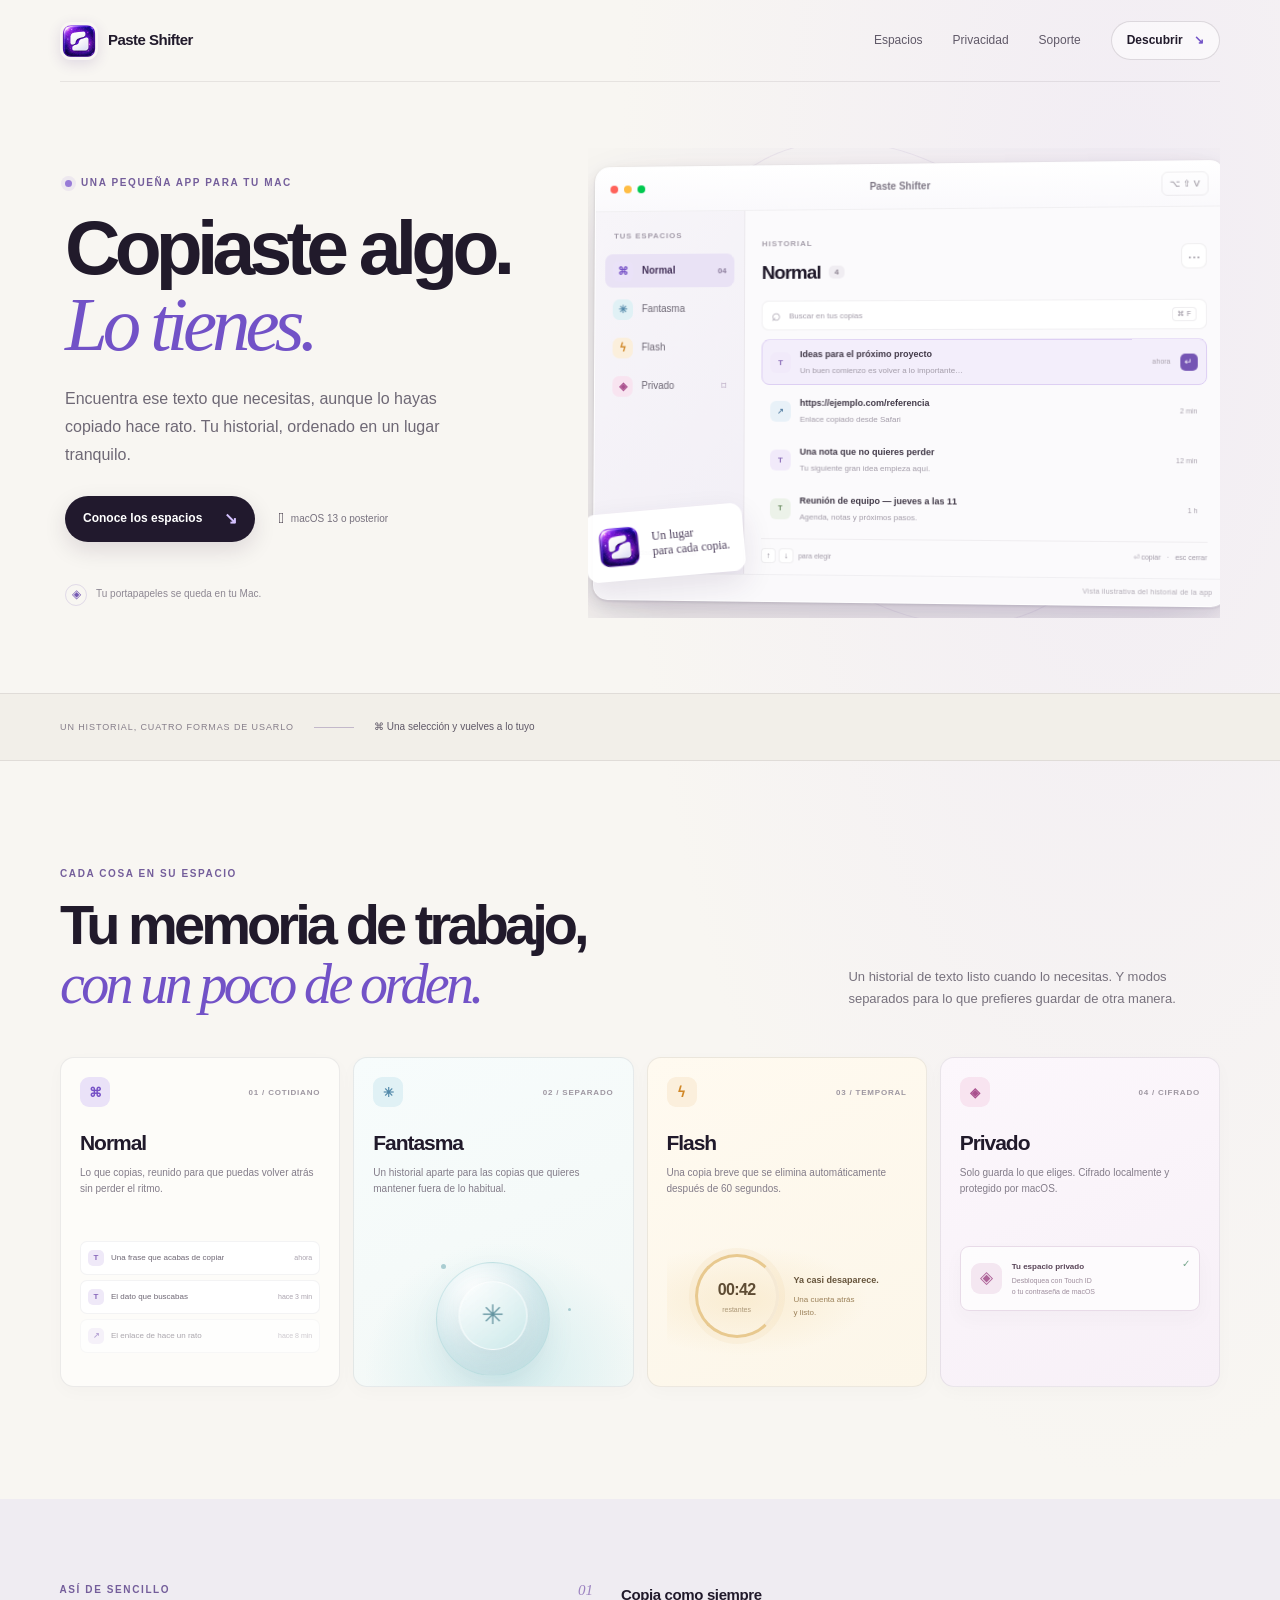
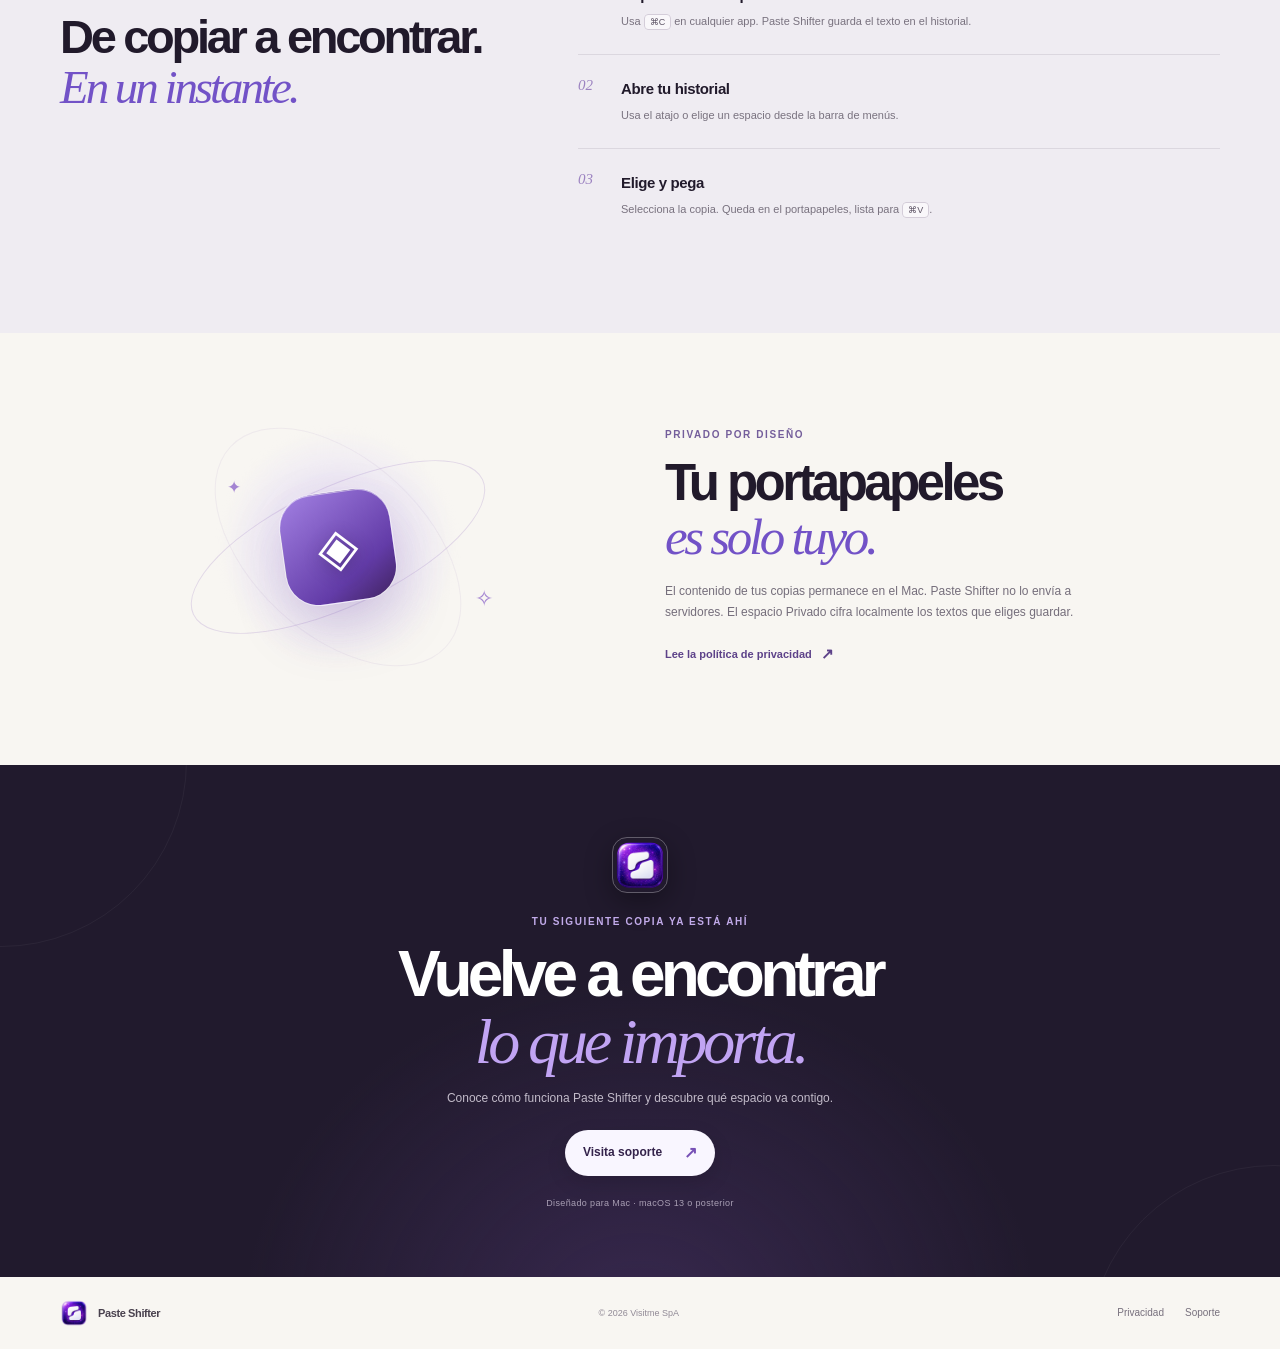
==== commit 4be0a6d7: "Bust stylesheet cache after responsive fix" ====
--- a/index.html
+++ b/index.html
@@ -10,7 +10,7 @@
   <meta property="og:image" content="assets/paste-shifter-icon.png">
   <title>Paste Shifter — Tu portapapeles, en su lugar</title>
   <link rel="icon" type="image/png" href="assets/paste-shifter-icon.png">
-  <link rel="stylesheet" href="styles.css">
+  <link rel="stylesheet" href="styles.css?v=responsive-20261011">
 </head>
 <body class="home-page">
   <header class="shell nav">
--- a/styles.css
+++ b/styles.css
@@ -1,8 +1,8 @@
 :root{color-scheme:light;--paper:#f8f6f2;--paper-deep:#f0ede7;--ink:#211a2b;--muted:#6e6875;--line:#241a2b16;--purple:#7252c7;--purple-light:#eee8fb;--night:#171324;--serif:Georgia,"Times New Roman",serif;--sans:-apple-system,BlinkMacSystemFont,"Segoe UI",sans-serif;--display:-apple-system,BlinkMacSystemFont,"Segoe UI",sans-serif}
-*{box-sizing:border-box}html{scroll-behavior:smooth;scroll-padding-top:90px}body{margin:0;background:var(--paper);color:var(--ink);font:15px/1.65 var(--sans);-webkit-font-smoothing:antialiased}a{color:inherit;text-underline-offset:4px}.shell{width:min(100% - 56px,1160px);margin-inline:auto}
-.home-page{overflow:hidden;background:radial-gradient(ellipse at 88% 9%,#ebe3f681 0,transparent 32%),var(--paper)}.nav{height:82px;display:flex;align-items:center;justify-content:space-between;border-bottom:1px solid var(--line)}.brand,.footer-brand{display:flex;align-items:center;gap:10px;text-decoration:none;font-size:15px;font-weight:700;letter-spacing:-.035em}.brand img{border-radius:11px;box-shadow:0 4px 14px #4c2b7d24}.nav nav{display:flex;align-items:center;gap:30px}.nav nav>a{font-size:12px;color:#605968;text-decoration:none;transition:color .2s}.nav nav>a:hover{color:var(--purple)}.nav .nav-button{padding:9px 15px;border:1px solid #2a183024;border-radius:999px;color:var(--ink);font-weight:600;background:#ffffff8a}.nav-button span{margin-left:8px;color:var(--purple)}
+*{box-sizing:border-box}html{scroll-behavior:smooth;scroll-padding-top:90px;overflow-x:clip}body{margin:0;background:var(--paper);color:var(--ink);font:15px/1.65 var(--sans);-webkit-font-smoothing:antialiased}a{color:inherit;text-underline-offset:4px}.shell{width:min(100% - 56px,1160px);margin-inline:auto}
+.home-page{overflow-x:clip;background:radial-gradient(ellipse at 88% 9%,#ebe3f681 0,transparent 32%),var(--paper)}.nav{height:82px;display:flex;align-items:center;justify-content:space-between;border-bottom:1px solid var(--line)}.brand,.footer-brand{display:flex;align-items:center;gap:10px;text-decoration:none;font-size:15px;font-weight:700;letter-spacing:-.035em}.brand img{border-radius:11px;box-shadow:0 4px 14px #4c2b7d24}.nav nav{display:flex;align-items:center;gap:30px}.nav nav>a{font-size:12px;color:#605968;text-decoration:none;transition:color .2s}.nav nav>a:hover{color:var(--purple)}.nav .nav-button{padding:9px 15px;border:1px solid #2a183024;border-radius:999px;color:var(--ink);font-weight:600;background:#ffffff8a}.nav-button span{margin-left:8px;color:var(--purple)}
 .hero{min-height:610px;display:grid;grid-template-columns:.9fr 1.1fr;align-items:center;gap:10px;padding-block:66px 75px}.hero-copy{position:relative;z-index:2;padding:15px 0 0 5px}.eyebrow{display:flex;align-items:center;gap:9px;margin:0 0 17px;color:#745e9b;font-size:10px;font-weight:700;letter-spacing:.16em;text-transform:uppercase}.eyebrow-dot{width:7px;height:7px;border-radius:50%;background:#987bd7;box-shadow:0 0 0 4px #987bd71c}h1,h2,h3,p{margin-top:0}h1{margin-bottom:22px;font-family:var(--display);font-size:clamp(54px,6vw,79px);line-height:.99;font-weight:600;letter-spacing:-.075em}h1 em,.section-intro h2 em,.how-heading h2 em,.privacy-copy h2 em,.final-inner h2 em{font-family:var(--serif);font-weight:400;letter-spacing:-.065em;color:var(--purple);font-style:italic}.hero-lead{max-width:410px;margin-bottom:27px;color:#6e6875;font-size:16px;line-height:1.75}.hero-actions{display:flex;align-items:center;gap:23px;flex-wrap:wrap}.primary-button{display:inline-flex;align-items:center;gap:22px;padding:13px 18px;border:0;border-radius:999px;background:#21192d;color:white;text-decoration:none;font-size:12px;font-weight:600;box-shadow:0 8px 22px #24133320;transition:transform .2s,box-shadow .2s}.primary-button:hover{transform:translateY(-2px);box-shadow:0 11px 26px #24133333}.primary-button span{color:#d5c2ff;font-size:16px;line-height:1}.compat{display:flex;align-items:center;gap:7px;color:#77717e;font-size:10px}.apple-mark{font-size:15px;color:#342b3b}.hero-note{display:flex;align-items:center;gap:9px;margin-top:42px;color:#8d8792;font-size:10px}.note-lock{display:grid;place-items:center;width:22px;height:22px;border:1px solid #7355b42d;border-radius:50%;color:#7559b3;font-size:12px}
-.product-stage{position:relative;min-width:0;min-height:470px;display:grid;place-items:center}.stage-glow{position:absolute;width:76%;height:78%;border-radius:50%;background:radial-gradient(ellipse,#d7c8f0b5 0, #e9dff276 38%,transparent 72%);filter:blur(16px)}.stage-orbit{position:absolute;left:50%;top:50%;border:1px solid #785bb424;border-radius:50%;pointer-events:none}.orbit-one{width:610px;height:312px;transform:translate(-50%,-50%) rotate(-18deg)}.orbit-two{width:530px;height:390px;transform:translate(-50%,-50%) rotate(53deg);border-color:#957bb21f}.product-window{position:relative;z-index:1;width:min(100%,650px);overflow:hidden;border:1px solid #ffffffc7;border-radius:15px;background:#fbfafc;box-shadow:0 35px 75px #3620522a,0 5px 18px #31224316,0 1px 3px #261b3024;transform:perspective(1300px) rotateY(-4deg) rotateX(1deg)}.window-top{height:45px;display:flex;align-items:center;padding:0 15px;border-bottom:1px solid #25193210;background:linear-gradient(#fff,#faf9fc)}.traffic-lights{display:flex;gap:6px}.traffic-lights i{display:block;width:8px;height:8px;border-radius:50%;background:#ff625a}.traffic-lights i:nth-child(2){background:#ffbd44}.traffic-lights i:nth-child(3){background:#00c94f}.window-title{margin-left:auto;color:#7e7785;font-size:10px;font-weight:600}.window-shortcut{margin-left:auto;padding:4px 7px;border:1px solid #2a1d3012;border-radius:6px;color:#8b8490;font-size:9px}.window-content{min-height:305px;display:grid;grid-template-columns:154px 1fr}.window-sidebar{position:relative;display:flex;flex-direction:column;gap:5px;padding:18px 10px 40px;border-right:1px solid #261b300e;background:linear-gradient(135deg,#f7f5f9,#f2eff6)}.sidebar-label{padding:0 9px 7px;color:#a29aa8;font-size:8px;font-weight:700;letter-spacing:.12em}.space-item{height:34px;display:flex;align-items:center;gap:9px;padding:0 8px;border-radius:8px;color:#6e6875;font-size:10px}.space-item.selected{background:#e9e2f5;color:#433158;font-weight:700}.space-count{margin-left:auto;color:#8a7b9b;font-size:8px}.space-icon{width:21px;height:21px;display:grid;place-items:center;flex:none;border-radius:7px;font-size:11px;font-weight:700}.normal-icon{color:#7651c6;background:#eae2f8}.ghost-icon{color:#5289aa;background:#e0f1f5}.flash-icon{color:#d18828;background:#fbefdc}.private-icon{color:#a9508d;background:#f8e4f0}.lock-small{margin-left:auto;color:#ae9cb9;font-size:10px}.sidebar-foot{position:absolute;bottom:14px;left:18px;display:flex;align-items:center;gap:6px;color:#9b95a0;font-size:8px}.online-indicator{width:5px;height:5px;border-radius:50%;background:#68b696}.history-panel{min-width:0;padding:19px 17px 11px}.history-heading{display:flex;align-items:center;justify-content:space-between;margin-bottom:13px}.history-kicker{color:#a59eaa;font-size:8px;font-weight:700;letter-spacing:.12em}.history-heading h2{display:flex;align-items:center;gap:8px;margin:3px 0 0;font-family:var(--display);font-size:19px;letter-spacing:-.05em}.count-pill{padding:2px 6px;border-radius:5px;background:#f0edf2;color:#8b8290;font:600 8px var(--sans);letter-spacing:0}.more-button{width:25px;height:25px;border:1px solid #2a1e3312;border-radius:7px;background:#fff;color:#8b8490;line-height:0;font-size:15px}.history-search{height:30px;display:flex;align-items:center;gap:8px;padding:0 9px;border:1px solid #25193210;border-radius:7px;background:#fff;color:#a29ba8;font-size:8px}.history-search>span:first-child{font-size:16px}.history-search kbd{margin-left:auto;padding:2px 4px;border:1px solid #24183212;border-radius:4px;color:#9c95a1;font:7px var(--sans)}.clip-list{display:flex;flex-direction:column;gap:3px;margin-top:9px}.clip-row{min-width:0;min-height:46px;display:flex;align-items:center;gap:9px;padding:6px 8px;border:1px solid transparent;border-radius:8px}.clip-row.active{border-color:#ddcff3;background:#f3eefb}.clip-type{width:21px;height:21px;display:grid;place-items:center;flex:none;border-radius:6px;font-size:8px;font-weight:700}.text-type{background:#f1eafa;color:#896bb7}.link-type{background:#e8f1f8;color:#5780a4}.code-type{background:#ecf2e9;color:#628658;font-size:7px}.clip-copy{min-width:0;flex:1}.clip-copy strong,.clip-copy span{display:block;overflow:hidden;text-overflow:ellipsis;white-space:nowrap}.clip-copy strong{color:#403847;font-size:9px;font-weight:600}.clip-copy span{margin-top:2px;color:#a29ba8;font-size:8px}.clip-time{flex:none;color:#aaa3ae;font-size:7px}.clip-key{display:grid;place-items:center;width:17px;height:17px;border-radius:5px;background:#7555b4;color:white;font-size:9px}.window-bottom{display:flex;justify-content:space-between;margin-top:7px;padding-top:9px;border-top:1px solid #261b300e;color:#a29ba8;font-size:7px}.keycap{display:inline-grid;place-items:center;min-width:15px;height:15px;margin-right:3px;border:1px solid #24183212;border-radius:4px;background:#fff;color:#7e7685;font-size:8px}.bottom-sep{padding-inline:4px}.window-disclaimer{padding:7px 12px;border-top:1px solid #2519320b;background:#faf9fb;color:#b0aab4;text-align:right;font-size:7px;letter-spacing:.04em}.stage-sticker{position:absolute;z-index:2;bottom:41px;left:-3px;display:flex;align-items:center;gap:10px;padding:10px 13px 10px 10px;border:1px solid #fff;border-radius:12px;background:#fffffff0;box-shadow:0 12px 30px #3521471b;transform:rotate(-5deg)}.stage-sticker img{border-radius:10px}.stage-sticker span{font-family:var(--serif);font-size:12px;line-height:1.25;color:#4e405d}.stage-caption{position:absolute;top:18px;right:2%;display:flex;align-items:center;gap:7px;color:#776a85;font-family:var(--serif);font-size:12px;font-style:italic;transform:rotate(4deg)}.caption-spark{color:#9275ca;font-size:15px}
+.product-stage{position:relative;min-width:0;min-height:470px;display:grid;place-items:center;overflow:clip}.stage-glow{position:absolute;width:76%;height:78%;border-radius:50%;background:radial-gradient(ellipse,#d7c8f0b5 0, #e9dff276 38%,transparent 72%);filter:blur(16px)}.stage-orbit{position:absolute;left:50%;top:50%;border:1px solid #785bb424;border-radius:50%;pointer-events:none}.orbit-one{width:610px;height:312px;transform:translate(-50%,-50%) rotate(-18deg)}.orbit-two{width:530px;height:390px;transform:translate(-50%,-50%) rotate(53deg);border-color:#957bb21f}.product-window{position:relative;z-index:1;width:min(100%,650px);overflow:hidden;border:1px solid #ffffffc7;border-radius:15px;background:#fbfafc;box-shadow:0 35px 75px #3620522a,0 5px 18px #31224316,0 1px 3px #261b3024;transform:perspective(1300px) rotateY(-4deg) rotateX(1deg)}.window-top{height:45px;display:flex;align-items:center;padding:0 15px;border-bottom:1px solid #25193210;background:linear-gradient(#fff,#faf9fc)}.traffic-lights{display:flex;gap:6px}.traffic-lights i{display:block;width:8px;height:8px;border-radius:50%;background:#ff625a}.traffic-lights i:nth-child(2){background:#ffbd44}.traffic-lights i:nth-child(3){background:#00c94f}.window-title{margin-left:auto;color:#7e7785;font-size:10px;font-weight:600}.window-shortcut{margin-left:auto;padding:4px 7px;border:1px solid #2a1d3012;border-radius:6px;color:#8b8490;font-size:9px}.window-content{min-height:305px;display:grid;grid-template-columns:154px 1fr}.window-sidebar{position:relative;display:flex;flex-direction:column;gap:5px;padding:18px 10px 40px;border-right:1px solid #261b300e;background:linear-gradient(135deg,#f7f5f9,#f2eff6)}.sidebar-label{padding:0 9px 7px;color:#a29aa8;font-size:8px;font-weight:700;letter-spacing:.12em}.space-item{height:34px;display:flex;align-items:center;gap:9px;padding:0 8px;border-radius:8px;color:#6e6875;font-size:10px}.space-item.selected{background:#e9e2f5;color:#433158;font-weight:700}.space-count{margin-left:auto;color:#8a7b9b;font-size:8px}.space-icon{width:21px;height:21px;display:grid;place-items:center;flex:none;border-radius:7px;font-size:11px;font-weight:700}.normal-icon{color:#7651c6;background:#eae2f8}.ghost-icon{color:#5289aa;background:#e0f1f5}.flash-icon{color:#d18828;background:#fbefdc}.private-icon{color:#a9508d;background:#f8e4f0}.lock-small{margin-left:auto;color:#ae9cb9;font-size:10px}.sidebar-foot{position:absolute;bottom:14px;left:18px;display:flex;align-items:center;gap:6px;color:#9b95a0;font-size:8px}.online-indicator{width:5px;height:5px;border-radius:50%;background:#68b696}.history-panel{min-width:0;padding:19px 17px 11px}.history-heading{display:flex;align-items:center;justify-content:space-between;margin-bottom:13px}.history-kicker{color:#a59eaa;font-size:8px;font-weight:700;letter-spacing:.12em}.history-heading h2{display:flex;align-items:center;gap:8px;margin:3px 0 0;font-family:var(--display);font-size:19px;letter-spacing:-.05em}.count-pill{padding:2px 6px;border-radius:5px;background:#f0edf2;color:#8b8290;font:600 8px var(--sans);letter-spacing:0}.more-button{width:25px;height:25px;border:1px solid #2a1e3312;border-radius:7px;background:#fff;color:#8b8490;line-height:0;font-size:15px}.history-search{height:30px;display:flex;align-items:center;gap:8px;padding:0 9px;border:1px solid #25193210;border-radius:7px;background:#fff;color:#a29ba8;font-size:8px}.history-search>span:first-child{font-size:16px}.history-search kbd{margin-left:auto;padding:2px 4px;border:1px solid #24183212;border-radius:4px;color:#9c95a1;font:7px var(--sans)}.clip-list{display:flex;flex-direction:column;gap:3px;margin-top:9px}.clip-row{min-width:0;min-height:46px;display:flex;align-items:center;gap:9px;padding:6px 8px;border:1px solid transparent;border-radius:8px}.clip-row.active{border-color:#ddcff3;background:#f3eefb}.clip-type{width:21px;height:21px;display:grid;place-items:center;flex:none;border-radius:6px;font-size:8px;font-weight:700}.text-type{background:#f1eafa;color:#896bb7}.link-type{background:#e8f1f8;color:#5780a4}.code-type{background:#ecf2e9;color:#628658;font-size:7px}.clip-copy{min-width:0;flex:1}.clip-copy strong,.clip-copy span{display:block;overflow:hidden;text-overflow:ellipsis;white-space:nowrap}.clip-copy strong{color:#403847;font-size:9px;font-weight:600}.clip-copy span{margin-top:2px;color:#a29ba8;font-size:8px}.clip-time{flex:none;color:#aaa3ae;font-size:7px}.clip-key{display:grid;place-items:center;width:17px;height:17px;border-radius:5px;background:#7555b4;color:white;font-size:9px}.window-bottom{display:flex;justify-content:space-between;margin-top:7px;padding-top:9px;border-top:1px solid #261b300e;color:#a29ba8;font-size:7px}.keycap{display:inline-grid;place-items:center;min-width:15px;height:15px;margin-right:3px;border:1px solid #24183212;border-radius:4px;background:#fff;color:#7e7685;font-size:8px}.bottom-sep{padding-inline:4px}.window-disclaimer{padding:7px 12px;border-top:1px solid #2519320b;background:#faf9fb;color:#b0aab4;text-align:right;font-size:7px;letter-spacing:.04em}.stage-sticker{position:absolute;z-index:2;bottom:41px;left:-3px;display:flex;align-items:center;gap:10px;padding:10px 13px 10px 10px;border:1px solid #fff;border-radius:12px;background:#fffffff0;box-shadow:0 12px 30px #3521471b;transform:rotate(-5deg)}.stage-sticker img{border-radius:10px}.stage-sticker span{font-family:var(--serif);font-size:12px;line-height:1.25;color:#4e405d}.stage-caption{position:absolute;top:18px;right:2%;display:flex;align-items:center;gap:7px;color:#776a85;font-family:var(--serif);font-size:12px;font-style:italic;transform:rotate(4deg)}.caption-spark{color:#9275ca;font-size:15px}
 .proof-strip{border-block:1px solid var(--line);background:#f2efe9}.proof-inner{min-height:66px;display:flex;align-items:center;gap:20px;color:#867e8a;font-size:9px;letter-spacing:.1em}.proof-inner>span:last-child{color:#5f5867;font-size:10px;letter-spacing:0}.proof-rule{width:40px;height:1px;background:#c3b8ca}
 .spaces-section{padding-block:105px 112px}.section-intro{display:flex;align-items:flex-end;justify-content:space-between;gap:35px;margin-bottom:43px}.section-intro .eyebrow{margin-bottom:12px}.section-intro h2,.how-heading h2,.privacy-copy h2{margin-bottom:0;font-family:var(--display);font-size:clamp(36px,4.6vw,56px);font-weight:550;line-height:1.06;letter-spacing:-.07em}.section-intro>p{max-width:360px;margin:0 1% 3px 0;color:#77717d;font-size:13px;line-height:1.75}.space-grid{display:grid;grid-template-columns:repeat(4,1fr);gap:13px}.space-card{position:relative;min-height:330px;overflow:hidden;padding:19px 19px 18px;border:1px solid #241b2b14;border-radius:14px;background:#fdfcf9;box-shadow:0 5px 18px #24193306}.card-topline{display:flex;align-items:center;justify-content:space-between}.card-topline .space-icon{width:30px;height:30px;border-radius:9px;font-size:13px}.card-index{color:#9e97a1;font-size:8px;font-weight:600;letter-spacing:.1em}.space-card h3{margin:19px 0 4px;font-family:var(--display);font-size:21px;font-weight:600;letter-spacing:-.05em}.space-card>p{min-height:57px;margin:0;color:#837c89;font-size:10px;line-height:1.65}.mini-history{display:flex;flex-direction:column;gap:5px;margin-top:19px}.mini-row{min-width:0;display:flex;align-items:center;gap:7px;padding:8px 7px;border:1px solid #241b2b0d;border-radius:7px;background:#fff;color:#6e6774;font-size:8px}.mini-row b{width:16px;height:16px;display:grid;place-items:center;flex:none;border-radius:5px;background:#efe9f8;color:#8868bb;font-size:8px}.mini-row span{overflow:hidden;text-overflow:ellipsis;white-space:nowrap}.mini-row small{margin-left:auto;flex:none;color:#aaa3ae;font-size:7px}.mini-row.faded{opacity:.58}.card-ghost{background:linear-gradient(155deg,#f7fcfc,#f3f8f6)}.ghost-illustration{position:absolute;inset:auto 0 0;height:153px;overflow:hidden;background:radial-gradient(ellipse at 54% 91%,#d4edee 0,transparent 66%)}.ghost-orb{position:absolute;left:50%;top:50%;display:grid;place-items:center;border-radius:50%;transform:translate(-50%,-42%)}.orb-back{width:114px;height:114px;border:1px solid #a6d3d777;background:radial-gradient(circle at 34% 25%,#fff,#dceef0 52%,#c9e4e4);box-shadow:inset -10px -12px 26px #91bccb33,0 14px 28px #547b8c15}.orb-front{width:69px;height:69px;border:1px solid #ffffffbd;background:linear-gradient(140deg,#ffffff9c,#c8e8e9aa);color:#6494a0;font-size:27px;box-shadow:0 10px 28px #56828c22;backdrop-filter:blur(10px)}.ghost-trail{position:absolute;width:5px;height:5px;border-radius:50%;background:#82b6bd;opacity:.65}.trail-a{top:31px;left:31%}.trail-b{top:75px;right:22%;width:3px;height:3px}.card-flash{background:linear-gradient(155deg,#fffaf0,#fcf6e9)}.flash-clock{height:135px;display:flex;align-items:center;justify-content:center;gap:15px;margin-top:7px;background:radial-gradient(ellipse at 31% 53%,#f7e4bf94,transparent 54%)}.clock-ring{width:84px;height:84px;display:flex;flex-direction:column;align-items:center;justify-content:center;border:3px solid #e8c98f;border-right-color:#f5e9d4;border-radius:50%;box-shadow:0 0 0 6px #e8c98f20}.clock-ring span{font-family:var(--display);font-size:16px;font-weight:600;letter-spacing:-.04em;color:#5e4c34}.clock-ring small{color:#aa9676;font-size:7px}.clock-copy{display:flex;flex-direction:column;gap:5px;color:#9b815a;font-size:8px}.clock-copy b{color:#66543b;font-size:9px}.card-private{background:linear-gradient(155deg,#fcf7fc,#f7f0f7)}.private-vault{position:relative;display:flex;align-items:center;gap:10px;margin-top:24px;padding:13px 10px;border:1px solid #e8dbe8;border-radius:9px;background:#ffffffb5;box-shadow:0 8px 20px #49314708}.vault-lock{width:31px;height:31px;display:grid;place-items:center;border-radius:9px;background:#f4e7f1;color:#ae6398;font-size:17px}.private-vault b,.private-vault span{display:block}.private-vault b{color:#574356;font-size:8px}.private-vault span{margin-top:3px;color:#9e8d9d;font-size:7px;line-height:1.5}.vault-check{position:absolute;right:9px;top:9px;color:#78a68d;font-size:10px}
 .how-section{padding-block:83px 91px;background:#efecf2}.how-inner{display:grid;grid-template-columns:.8fr 1.2fr;gap:90px;align-items:start}.how-heading{position:sticky;top:110px}.how-heading .eyebrow{margin-bottom:13px}.how-heading h2{font-size:clamp(34px,4vw,47px)}.steps{display:grid;grid-template-columns:1fr;gap:0}.steps article{position:relative;padding:1px 0 24px 43px;border-bottom:1px solid #281c3218}.steps article+article{padding-top:22px}.steps article:last-child{border-bottom:0}.step-num{position:absolute;left:0;top:0;color:#9c83c1;font:italic 15px var(--serif)}.steps article+article .step-num{top:22px}.steps h3{margin:0 0 4px;font-family:var(--display);font-size:15px;font-weight:650;letter-spacing:-.025em}.steps p{max-width:440px;margin:0;color:#79727f;font-size:11px}.steps kbd{padding:2px 5px;border:1px solid #d4cdd9;border-radius:4px;background:#f9f7fa;color:#5c5364;font:9px var(--sans)}
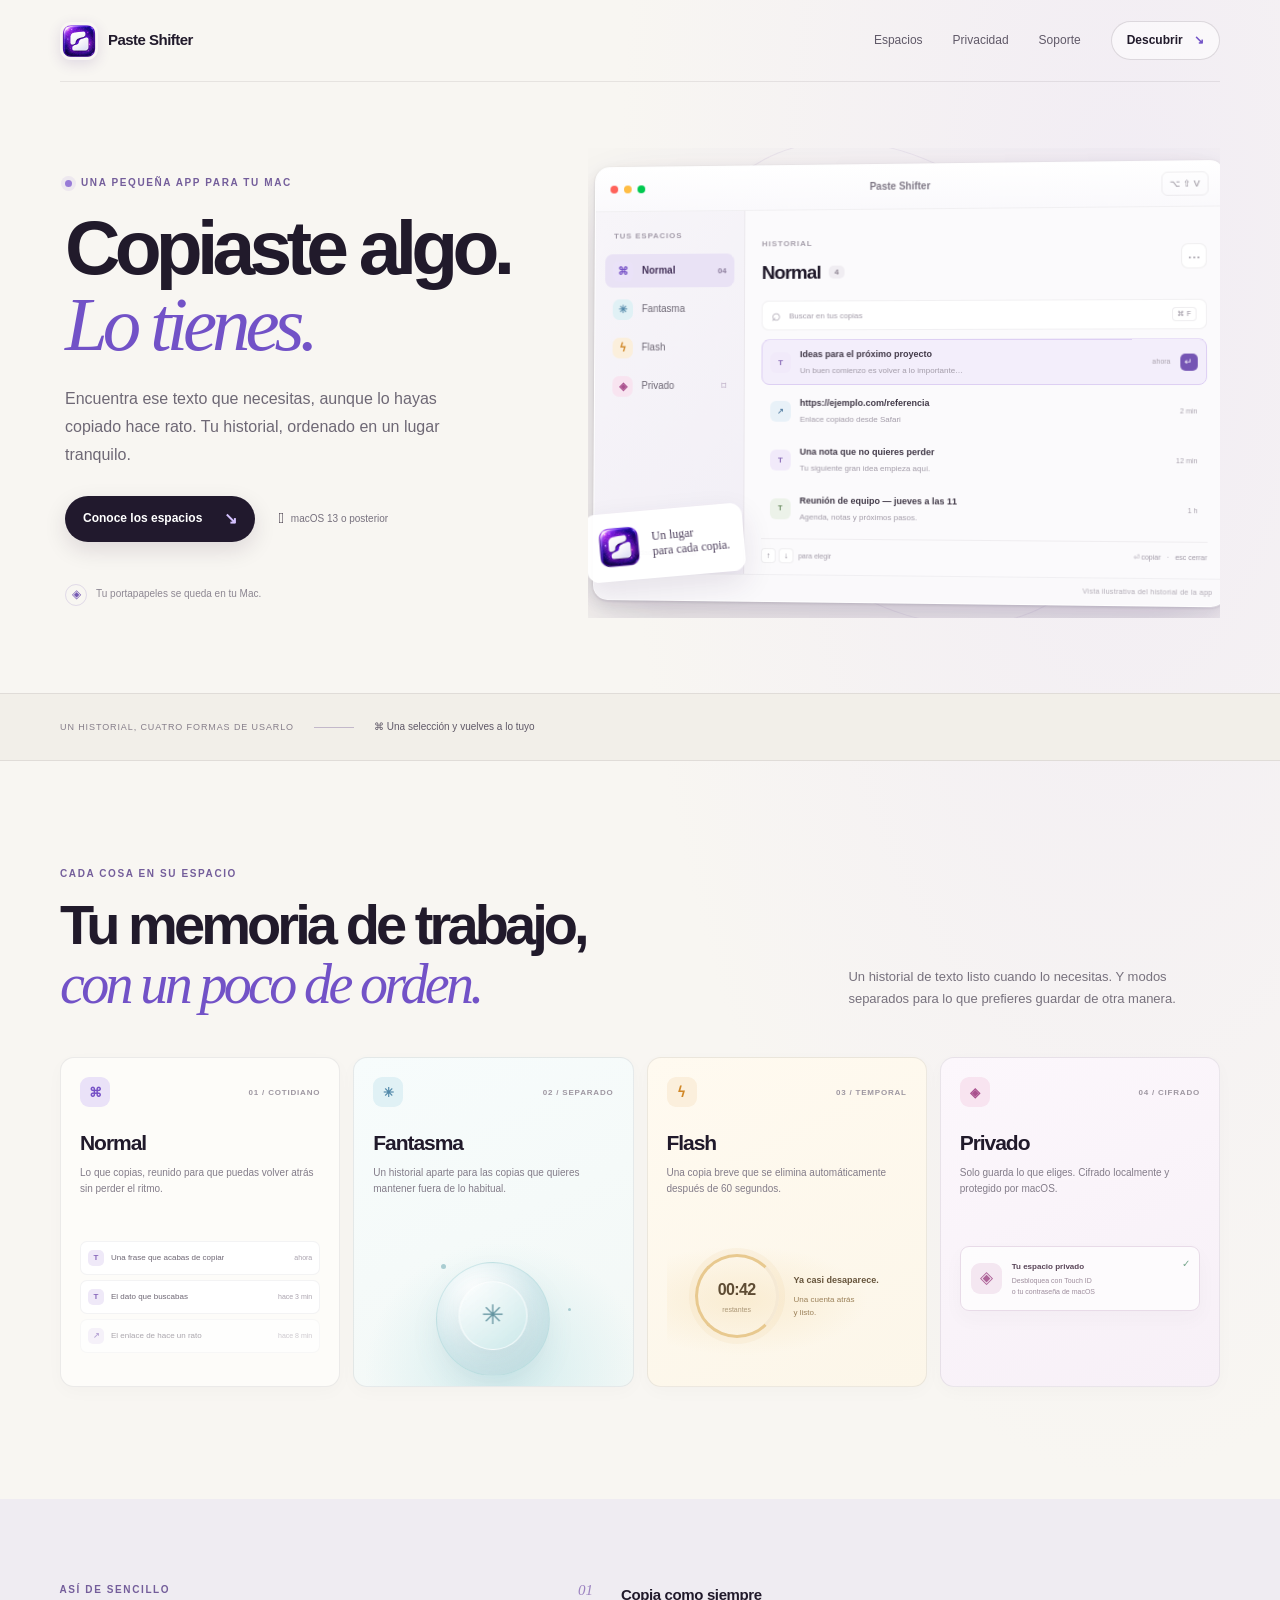
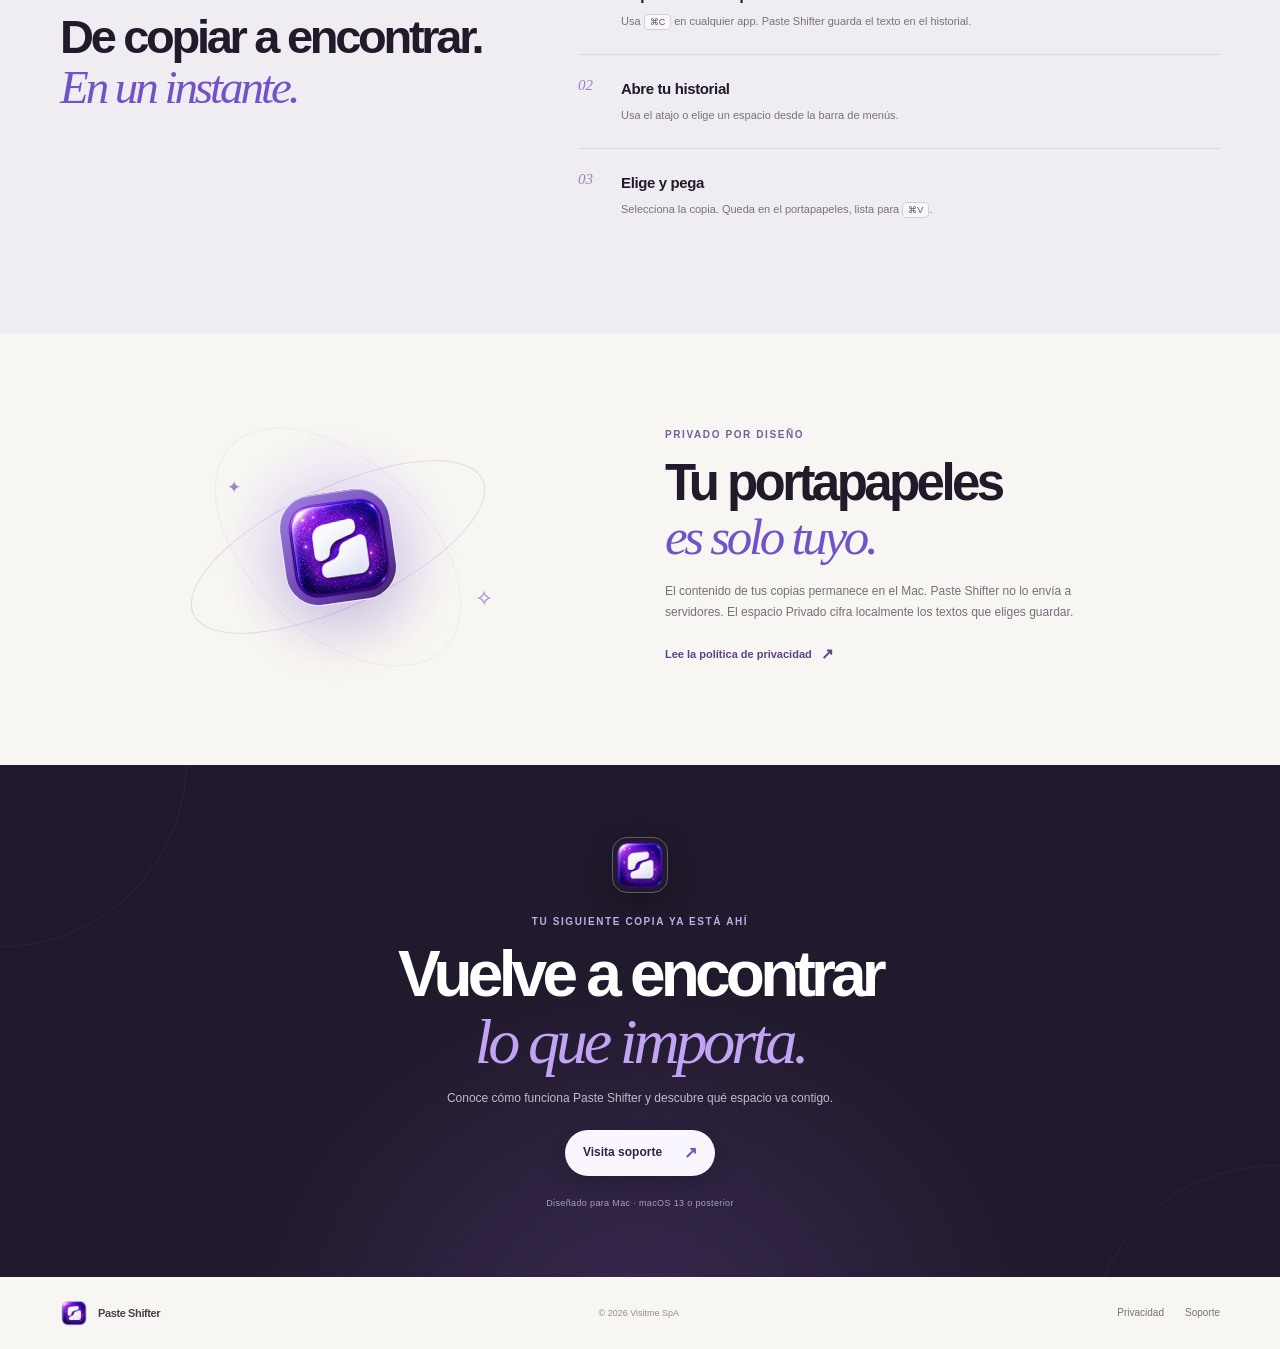
==== commit 1cccdb5c: "Show Paste Shifter icon in privacy section" ====
--- a/index.html
+++ b/index.html
@@ -59,7 +59,7 @@
       </div>
     </section>
     <section class="how-section"><div class="shell how-inner"><div class="how-heading"><p class="eyebrow">Así de sencillo</p><h2>De copiar a encontrar.<br><em>En un instante.</em></h2></div><div class="steps"><article><span class="step-num">01</span><h3>Copia como siempre</h3><p>Usa <kbd>⌘C</kbd> en cualquier app. Paste Shifter guarda el texto en el historial.</p></article><article><span class="step-num">02</span><h3>Abre tu historial</h3><p>Usa el atajo o elige un espacio desde la barra de menús.</p></article><article><span class="step-num">03</span><h3>Elige y pega</h3><p>Selecciona la copia. Queda en el portapapeles, lista para <kbd>⌘V</kbd>.</p></article></div></div></section>
-    <section class="shell privacy-section" id="privacidad"><div class="privacy-art"><div class="privacy-aura"></div><div class="privacy-icon"><span>◈</span></div><div class="privacy-orbit p-orbit-a"></div><div class="privacy-orbit p-orbit-b"></div><span class="privacy-spark spark-a">✦</span><span class="privacy-spark spark-b">✧</span></div><div class="privacy-copy"><p class="eyebrow">Privado por diseño</p><h2>Tu portapapeles<br><em>es solo tuyo.</em></h2><p>El contenido de tus copias permanece en el Mac. Paste Shifter no lo envía a servidores. El espacio Privado cifra localmente los textos que eliges guardar.</p><a class="text-link" href="privacy.html">Lee la política de privacidad <span aria-hidden="true">↗</span></a></div></section>
+    <section class="shell privacy-section" id="privacidad"><div class="privacy-art"><div class="privacy-aura"></div><div class="privacy-icon"><img src="assets/paste-shifter-icon.png" alt="Icono de Paste Shifter" width="112" height="112"></div><div class="privacy-orbit p-orbit-a"></div><div class="privacy-orbit p-orbit-b"></div><span class="privacy-spark spark-a">✦</span><span class="privacy-spark spark-b">✧</span></div><div class="privacy-copy"><p class="eyebrow">Privado por diseño</p><h2>Tu portapapeles<br><em>es solo tuyo.</em></h2><p>El contenido de tus copias permanece en el Mac. Paste Shifter no lo envía a servidores. El espacio Privado cifra localmente los textos que eliges guardar.</p><a class="text-link" href="privacy.html">Lee la política de privacidad <span aria-hidden="true">↗</span></a></div></section>
     <section class="final-section"><div class="shell final-inner"><img src="assets/paste-shifter-icon.png" width="56" height="56" alt=""><p class="eyebrow">Tu siguiente copia ya está ahí</p><h2>Vuelve a encontrar<br><em>lo que importa.</em></h2><p>Conoce cómo funciona Paste Shifter y descubre qué espacio va contigo.</p><a class="primary-button" href="support.html">Visita soporte <span aria-hidden="true">↗</span></a><span class="final-footnote">Diseñado para Mac · macOS 13 o posterior</span></div></section>
   </main>
   <footer class="shell footer"><a class="footer-brand" href="./"><img src="assets/paste-shifter-icon.png" width="28" height="28" alt=""><span>Paste Shifter</span></a><span>© 2026 Visitme SpA</span><span><a href="privacy.html">Privacidad</a><a href="support.html">Soporte</a></span></footer>
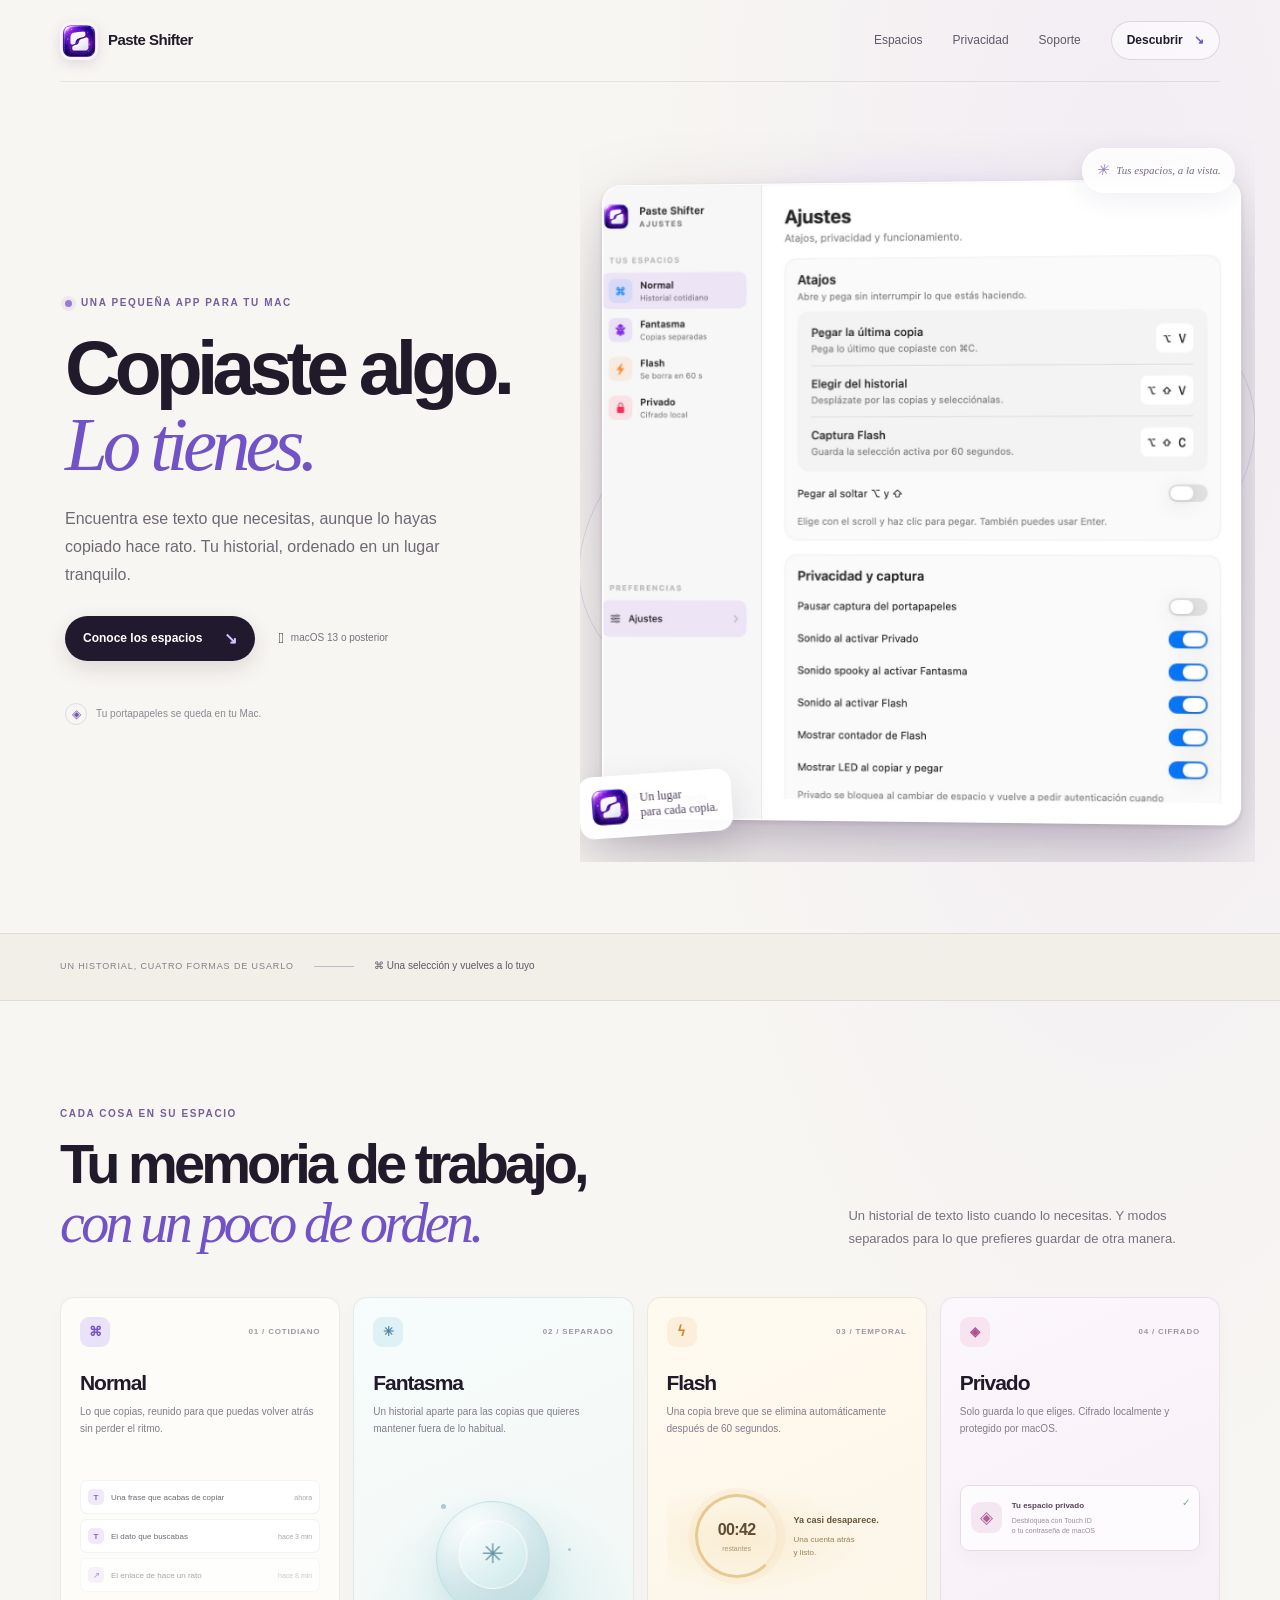
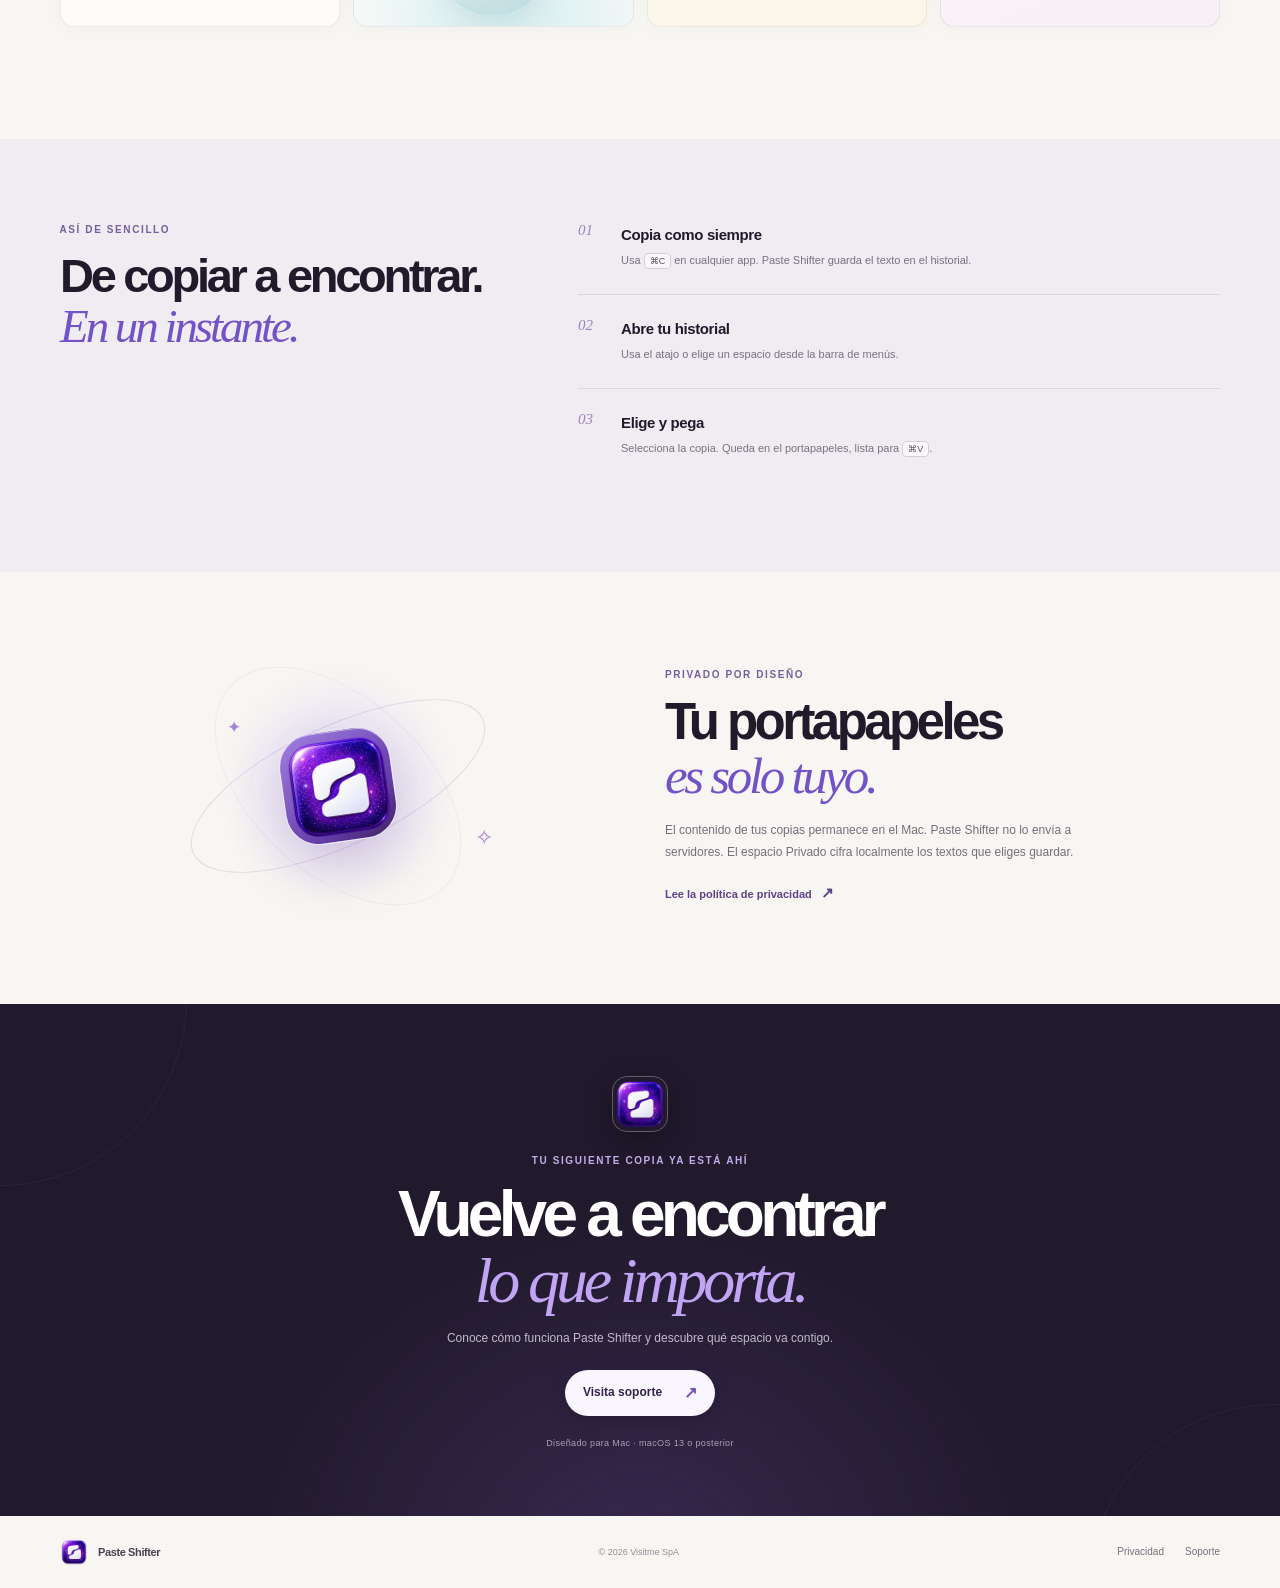
==== commit cfc9c447: "Replace landing hero with settings screenshot" ====
--- a/index.html
+++ b/index.html
@@ -10,7 +10,7 @@
   <meta property="og:image" content="assets/paste-shifter-icon.png">
   <title>Paste Shifter — Tu portapapeles, en su lugar</title>
   <link rel="icon" type="image/png" href="assets/paste-shifter-icon.png">
-  <link rel="stylesheet" href="styles.css?v=responsive-20261011">
+  <link rel="stylesheet" href="styles.css?v=hero-capture-20261011">
 </head>
 <body class="home-page">
   <header class="shell nav">
@@ -31,22 +31,12 @@
         <div class="hero-actions"><a class="primary-button" href="#espacios">Conoce los espacios <span aria-hidden="true">↘</span></a><span class="compat"><span class="apple-mark"></span> macOS 13 o posterior</span></div>
         <div class="hero-note"><span class="note-lock">◈</span><span>Tu portapapeles se queda en tu Mac.</span></div>
       </div>
-      <div class="product-stage">
-        <div class="stage-glow"></div><div class="stage-orbit orbit-one"></div><div class="stage-orbit orbit-two"></div>
-        <div class="product-window" role="img" aria-label="Vista ilustrativa del historial de Paste Shifter en Mac">
-          <div class="window-top"><div class="traffic-lights"><i></i><i></i><i></i></div><span class="window-title">Paste Shifter</span><span class="window-shortcut">⌥ ⇧ V</span></div>
-          <div class="window-content">
-            <aside class="window-sidebar"><div class="sidebar-label">TUS ESPACIOS</div><div class="space-item selected"><span class="space-icon normal-icon">⌘</span><span>Normal</span><span class="space-count">04</span></div><div class="space-item"><span class="space-icon ghost-icon">✳</span><span>Fantasma</span></div><div class="space-item"><span class="space-icon flash-icon">ϟ</span><span>Flash</span></div><div class="space-item"><span class="space-icon private-icon">◈</span><span>Privado</span><span class="lock-small">⌑</span></div><div class="sidebar-foot"><span class="online-indicator"></span> Guardado localmente</div></aside>
-            <div class="history-panel"><div class="history-heading"><div><span class="history-kicker">HISTORIAL</span><h2>Normal <span class="count-pill">4</span></h2></div><button class="more-button" aria-label="Más opciones">···</button></div><div class="history-search"><span>⌕</span><span>Buscar en tus copias</span><kbd>⌘ F</kbd></div>
-              <div class="clip-list"><div class="clip-row active"><span class="clip-type text-type">T</span><div class="clip-copy"><strong>Ideas para el próximo proyecto</strong><span>Un buen comienzo es volver a lo importante…</span></div><span class="clip-time">ahora</span><span class="clip-key">↵</span></div><div class="clip-row"><span class="clip-type link-type">↗</span><div class="clip-copy"><strong>https://ejemplo.com/referencia</strong><span>Enlace copiado desde Safari</span></div><span class="clip-time">2 min</span></div><div class="clip-row"><span class="clip-type text-type">T</span><div class="clip-copy"><strong>Una nota que no quieres perder</strong><span>Tu siguiente gran idea empieza aquí.</span></div><span class="clip-time">12 min</span></div><div class="clip-row"><span class="clip-type code-type">T</span><div class="clip-copy"><strong>Reunión de equipo — jueves a las 11</strong><span>Agenda, notas y próximos pasos.</span></div><span class="clip-time">1 h</span></div></div>
-              <div class="window-bottom"><span><span class="keycap">↑</span><span class="keycap">↓</span> para elegir</span><span>⏎ copiar <span class="bottom-sep">·</span> esc cerrar</span></div>
-            </div>
-          </div>
-          <div class="window-disclaimer">Vista ilustrativa del historial de la app</div>
-        </div>
-        <div class="stage-sticker"><img src="assets/paste-shifter-icon.png" alt="" width="46" height="46"><span>Un lugar<br>para cada copia.</span></div>
-        <div class="stage-caption"><span class="caption-spark">✳</span> Menos buscar. Más seguir.</div>
-      </div>
+      <figure class="product-stage" aria-label="Paste Shifter, ventana de Ajustes en macOS">
+        <div class="stage-glow" aria-hidden="true"></div><div class="stage-orbit orbit-one" aria-hidden="true"></div><div class="stage-orbit orbit-two" aria-hidden="true"></div>
+        <div class="capture-frame"><img class="settings-capture" src="assets/paste-shifter-settings.png" alt="Ventana de Ajustes de Paste Shifter con sus espacios y preferencias en macOS"></div>
+        <figcaption class="stage-caption"><span class="caption-spark">✳</span> Tus espacios, a la vista.</figcaption>
+        <div class="stage-sticker"><img src="assets/paste-shifter-icon.png" alt="" width="42" height="42"><span>Un lugar<br>para cada copia.</span></div>
+      </figure>
     </section>
     <section class="proof-strip"><div class="shell proof-inner"><span>UN HISTORIAL, CUATRO FORMAS DE USARLO</span><span class="proof-rule"></span><span>⌘ Una selección y vuelves a lo tuyo</span></div></section>
     <section class="shell spaces-section" id="espacios">
--- a/styles.css
+++ b/styles.css
@@ -28,3 +28,23 @@
 @media(max-width:520px){.product-stage{min-height:clamp(285px,88vw,340px);margin:0 -15px;transform:none}.product-window{width:calc(100vw - 28px);max-width:none;transform:perspective(1300px) rotateY(-2deg)}.window-content{grid-template-columns:112px minmax(0,1fr)}.window-sidebar{padding:15px 7px 38px}.sidebar-label{padding-inline:6px;font-size:7px}.space-item{gap:6px;padding-inline:5px;font-size:9px}.space-item .space-icon{width:19px;height:19px}.history-panel{padding:14px 9px 9px}.history-search{gap:5px;padding-inline:7px}.clip-row{gap:6px;padding-inline:5px}.clip-copy strong{font-size:8px}.clip-copy span{font-size:7px}.window-shortcut{display:none}}
 @media(max-width:400px){.nav nav{gap:10px}.nav nav>a:nth-child(1),.nav nav>a:nth-child(2){display:none}.nav nav>a{font-size:10px}.brand{font-size:12px}.hero-copy h1{font-size:50px}.space-grid{grid-template-columns:1fr}.space-card{min-height:275px;padding:18px}.space-card h3{font-size:20px}.space-card>p{min-height:45px;font-size:10px}.mini-row{font-size:8px}.mini-row small{font-size:7px}.ghost-illustration{height:135px}.private-vault{margin-top:17px;padding:12px}.flash-clock{height:126px}.window-content{grid-template-columns:100px minmax(0,1fr)}.window-sidebar{padding-inline:5px}.history-panel{padding-inline:7px}.history-heading h2{font-size:16px}.clip-type{width:18px;height:18px}.clip-time{display:none}.window-bottom{font-size:6px}.stage-sticker{left:10px}.stage-caption{right:4%;font-size:10px}.product-stage{min-height:285px}}
 @media(prefers-reduced-motion:reduce){.hero-copy,.product-window,.stage-glow,.stage-sticker,.stage-caption{animation:none!important}.motion-ready .reveal,.motion-ready .reveal.is-visible{opacity:1;transform:none;transition:none}.space-card:hover,.space-card:hover .orb-front{transform:none}}
+
+/* Real Ajustes capture: frame the app as the hero artwork, with a quiet violet halo. */
+.product-stage{isolation:isolate;min-height:530px;margin:-14px -35px -4px -8px;padding:48px 18px 40px;overflow:hidden}
+.product-stage::before{position:absolute;z-index:-2;inset:3% 1% 2%;content:"";border-radius:48% 52% 44% 56%;background:radial-gradient(ellipse at 55% 45%,#ded0fa 0, #eee8fb 35%,#f2edf8a6 56%,transparent 74%);filter:blur(7px)}
+.product-stage::after{position:absolute;z-index:-1;inset:8% 5% 7%;content:"";border:1px solid #876cb32a;border-radius:48% 52% 44% 56%;transform:rotate(-12deg);pointer-events:none}
+.stage-glow{width:84%;height:78%;background:radial-gradient(ellipse,#bca6eb70 0,#e2d8f888 42%,transparent 73%);filter:blur(24px)}
+.stage-orbit{border-color:#795bb42c}.orbit-one{width:700px;height:390px}.orbit-two{width:570px;height:480px;border-color:#aa91d22b}
+.capture-frame{position:relative;z-index:1;width:min(100%,650px);overflow:hidden;border:1px solid #fff;border-radius:18px;background:#fff;box-shadow:0 42px 95px #29183d35,0 12px 30px #35204e1b,0 2px 5px #24193320;transform:perspective(1500px) rotateY(-3deg) rotateX(1deg);animation:product-arrive .9s .08s cubic-bezier(.2,.75,.25,1) both}
+.capture-frame::after{position:absolute;inset:0;content:"";border:1px solid #ffffff70;border-radius:inherit;pointer-events:none}
+.settings-capture{display:block;width:100%;height:auto;aspect-ratio:1/1;object-fit:cover;object-position:center;transition:transform .7s cubic-bezier(.2,.75,.25,1)}
+.product-stage:hover .settings-capture{transform:scale(1.018)}
+.stage-sticker{bottom:27px;left:-1px;gap:9px;padding:9px 13px 9px 9px;border-radius:14px;box-shadow:0 16px 38px #35214726;transform:rotate(-4deg)}
+.stage-sticker img{width:42px;height:42px}.stage-sticker span{font-size:12px}
+.stage-caption{top:14px;right:3%;z-index:2;padding:9px 13px;border:1px solid #ffffffd9;border-radius:999px;background:#fffD;box-shadow:0 8px 25px #39225612;backdrop-filter:blur(12px);font-size:11px;transform:rotate(2deg)}
+@keyframes capture-arrive{from{opacity:0;transform:perspective(1500px) rotateY(-3deg) translateY(24px) scale(.985)}to{opacity:1;transform:perspective(1500px) rotateY(-3deg) translateY(0) scale(1)}}
+.capture-frame{animation-name:capture-arrive}
+@media(max-width:1000px){.product-stage{margin-inline:-18px;padding-inline:14px}.capture-frame{width:min(100%,610px)}}
+@media(max-width:740px){.product-stage{min-height:clamp(430px,86vw,590px);margin:0 -14px;padding:42px 16px 38px;transform:none}.capture-frame{width:min(100%,620px)}.stage-sticker{left:1%;bottom:14px}.stage-caption{top:6px;right:4%}}
+@media(max-width:520px){.product-stage{min-height:clamp(330px,94vw,445px);margin:0 -16px;padding:35px 12px 33px;transform:none}.capture-frame{width:100%;border-radius:13px;transform:none}.settings-capture{aspect-ratio:1/1;object-position:center}.stage-caption{top:0;right:7%;padding:6px 9px;font-size:9px}.stage-sticker{left:5%;bottom:3px;padding:7px 10px 7px 7px}.stage-sticker img{width:34px;height:34px}.stage-sticker span{font-size:10px}.stage-orbit{max-width:140vw}}
+@media(prefers-reduced-motion:reduce){.capture-frame,.product-stage:hover .settings-capture{animation:none!important;transition:none!important;transform:none}}
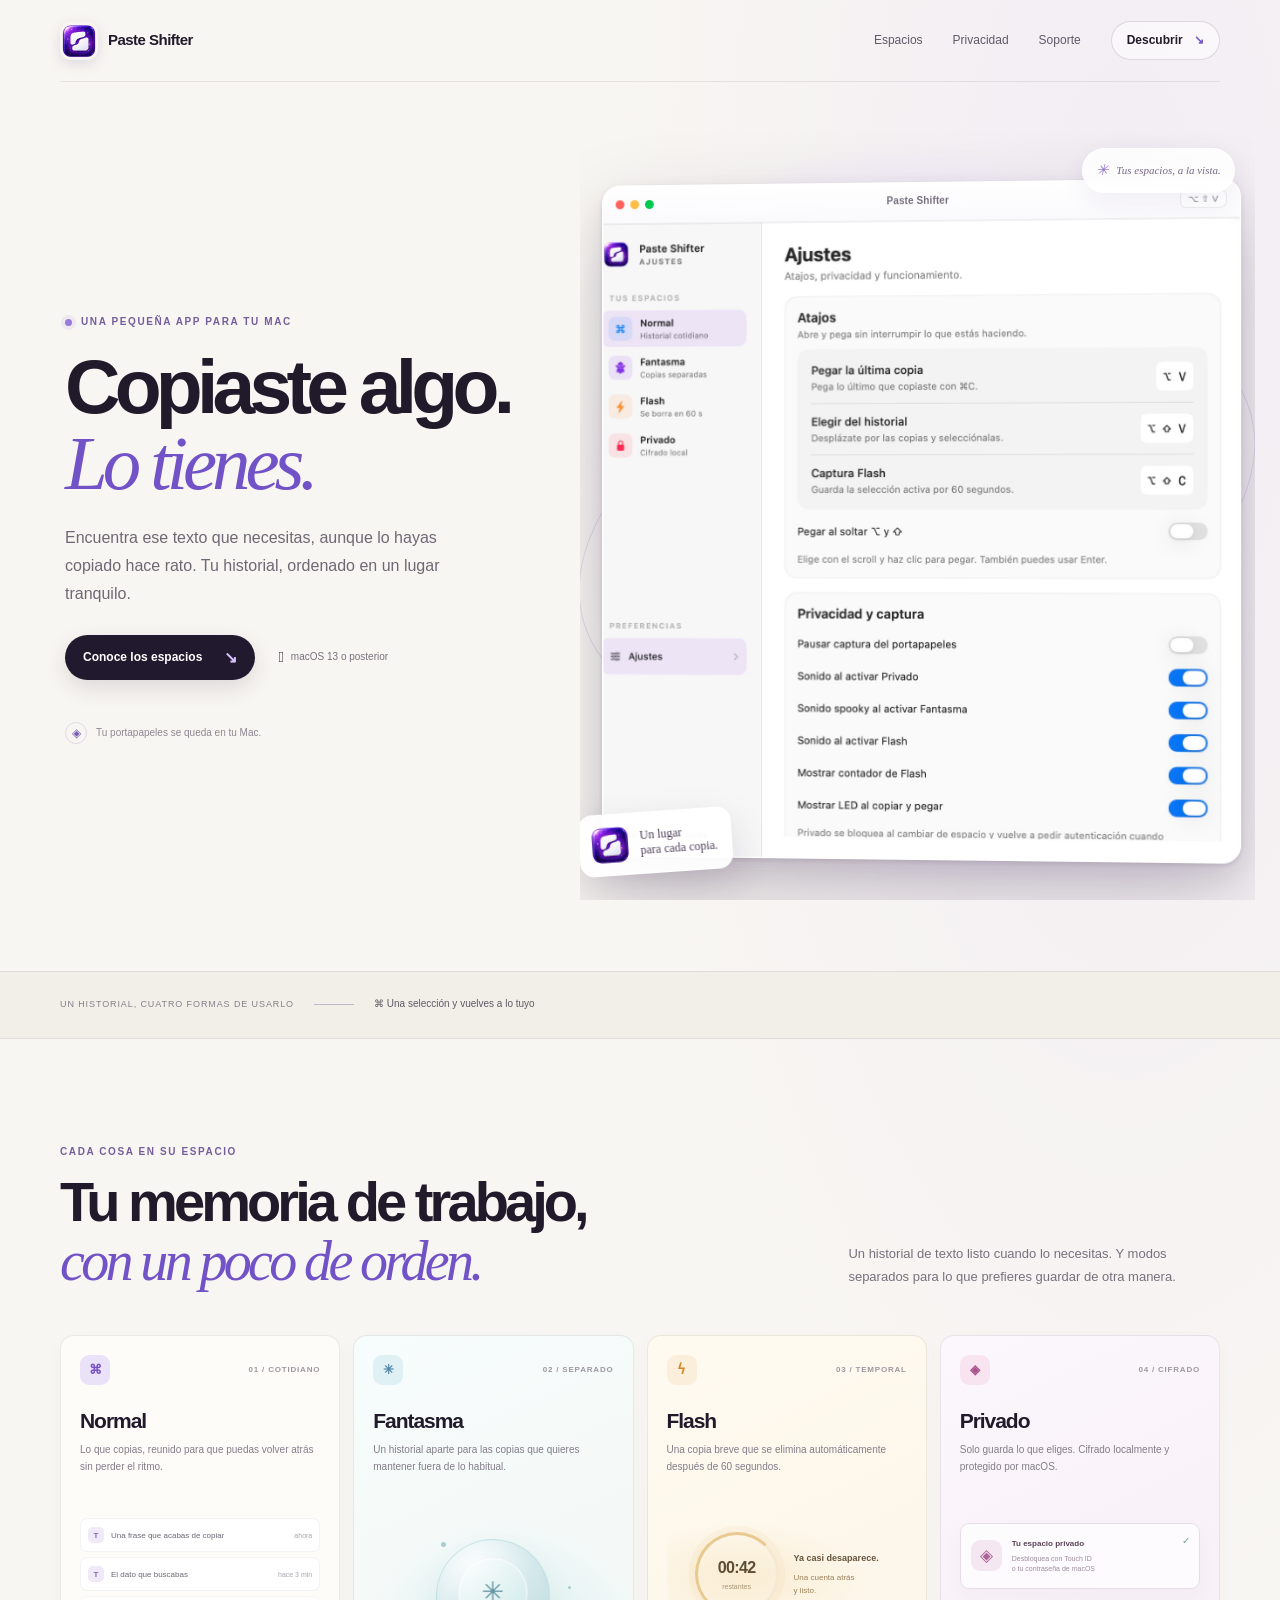
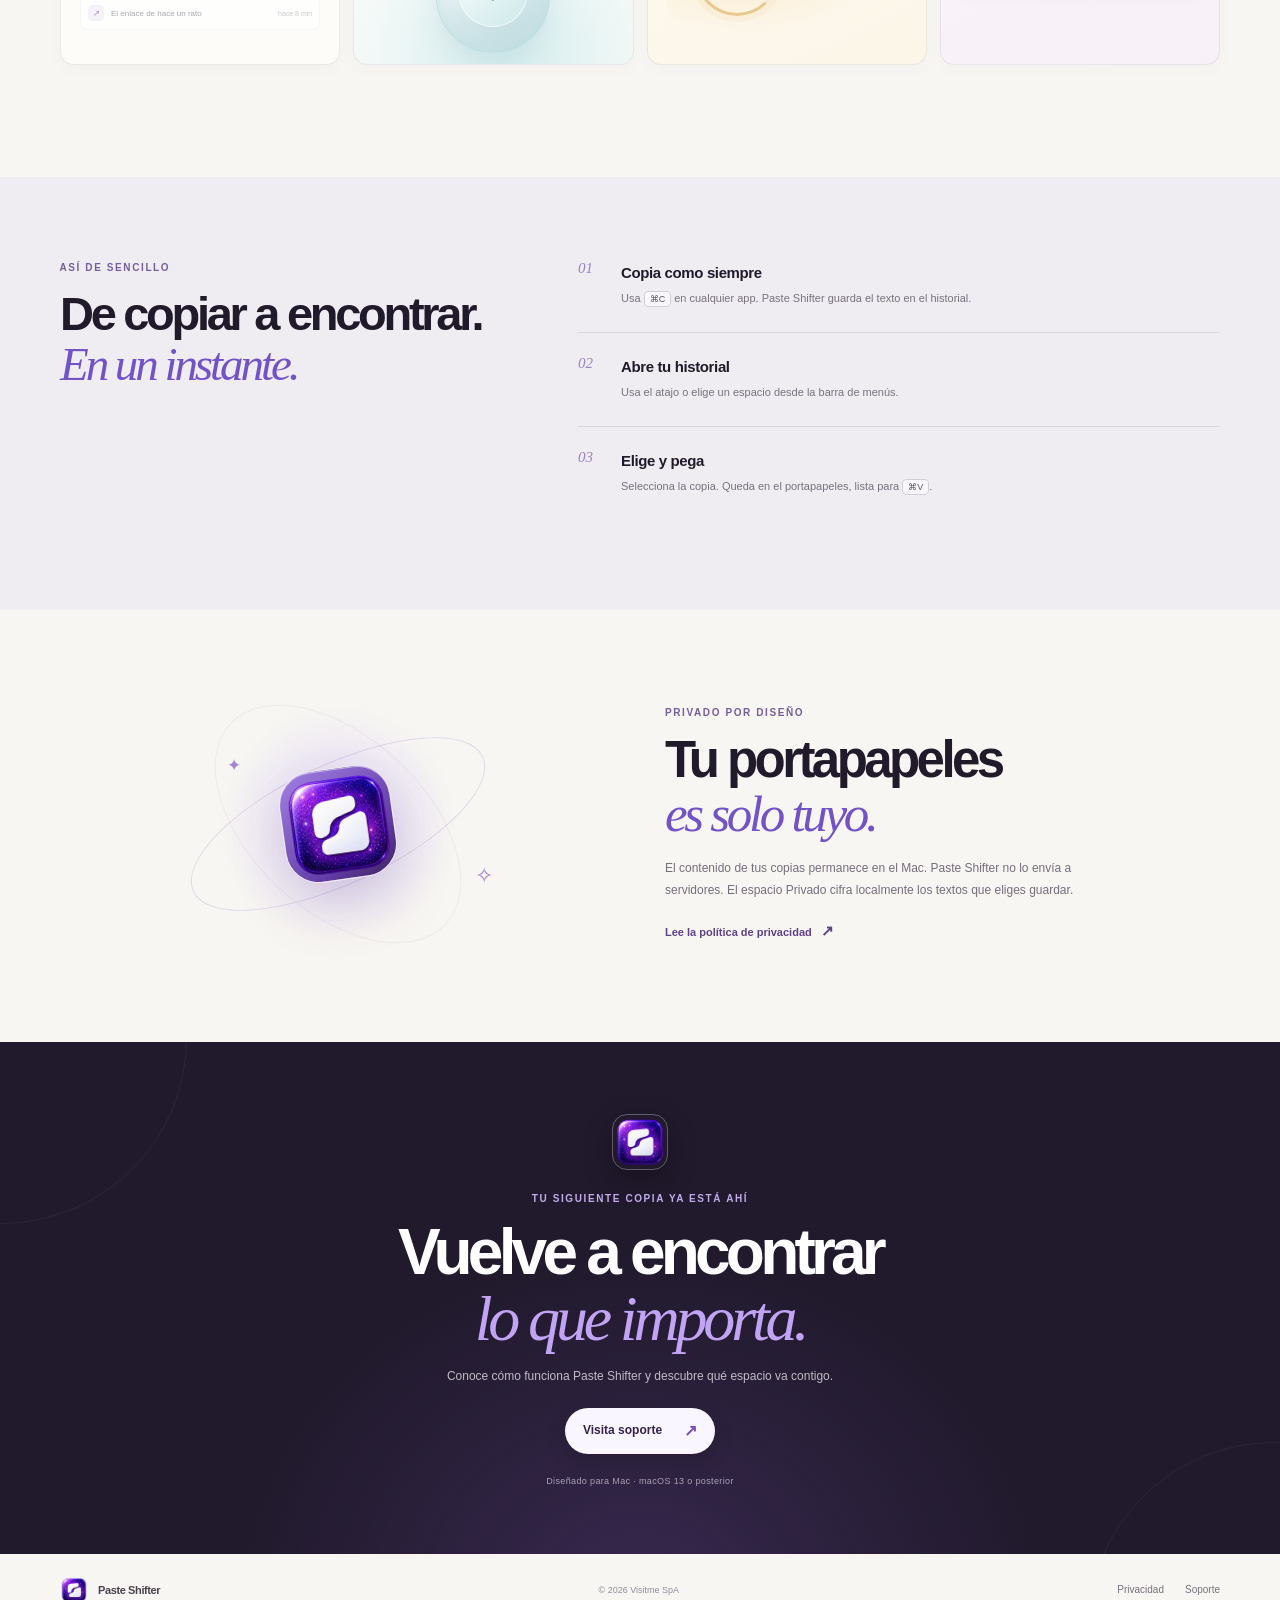
==== commit cabef727: "Add Mac window chrome around hero capture" ====
--- a/index.html
+++ b/index.html
@@ -33,7 +33,7 @@
       </div>
       <figure class="product-stage" aria-label="Paste Shifter, ventana de Ajustes en macOS">
         <div class="stage-glow" aria-hidden="true"></div><div class="stage-orbit orbit-one" aria-hidden="true"></div><div class="stage-orbit orbit-two" aria-hidden="true"></div>
-        <div class="capture-frame"><img class="settings-capture" src="assets/paste-shifter-settings.png" alt="Ventana de Ajustes de Paste Shifter con sus espacios y preferencias en macOS"></div>
+        <div class="capture-frame"><div class="capture-titlebar" aria-hidden="true"><span class="capture-lights"><i></i><i></i><i></i></span><span>Paste Shifter</span><kbd>⌥ ⇧ V</kbd></div><img class="settings-capture" src="assets/paste-shifter-settings.png" alt="Ventana de Ajustes de Paste Shifter con sus espacios y preferencias en macOS"></div>
         <figcaption class="stage-caption"><span class="caption-spark">✳</span> Tus espacios, a la vista.</figcaption>
         <div class="stage-sticker"><img src="assets/paste-shifter-icon.png" alt="" width="42" height="42"><span>Un lugar<br>para cada copia.</span></div>
       </figure>
--- a/styles.css
+++ b/styles.css
@@ -48,3 +48,6 @@
 @media(max-width:740px){.product-stage{min-height:clamp(430px,86vw,590px);margin:0 -14px;padding:42px 16px 38px;transform:none}.capture-frame{width:min(100%,620px)}.stage-sticker{left:1%;bottom:14px}.stage-caption{top:6px;right:4%}}
 @media(max-width:520px){.product-stage{min-height:clamp(330px,94vw,445px);margin:0 -16px;padding:35px 12px 33px;transform:none}.capture-frame{width:100%;border-radius:13px;transform:none}.settings-capture{aspect-ratio:1/1;object-position:center}.stage-caption{top:0;right:7%;padding:6px 9px;font-size:9px}.stage-sticker{left:5%;bottom:3px;padding:7px 10px 7px 7px}.stage-sticker img{width:34px;height:34px}.stage-sticker span{font-size:10px}.stage-orbit{max-width:140vw}}
 @media(prefers-reduced-motion:reduce){.capture-frame,.product-stage:hover .settings-capture{animation:none!important;transition:none!important;transform:none}}
+.capture-titlebar{height:38px;display:grid;grid-template-columns:1fr auto 1fr;align-items:center;padding:0 13px;border-bottom:1px solid #241a2b12;background:linear-gradient(#fff,#faf9fc);color:#756e7d;font-size:10px;font-weight:600;letter-spacing:.01em}
+.capture-lights{display:flex;gap:6px}.capture-lights i{width:9px;height:9px;border-radius:50%;background:#ff625a}.capture-lights i:nth-child(2){background:#ffbd44}.capture-lights i:nth-child(3){background:#00c94f}.capture-titlebar kbd{justify-self:end;padding:3px 7px;border-color:#24183216;border-radius:6px;background:#fff;color:#827989;font:9px var(--sans)}
+@media(max-width:520px){.capture-titlebar{height:32px;padding-inline:10px}.capture-lights{gap:4px}.capture-lights i{width:7px;height:7px}.capture-titlebar kbd{font-size:8px}}
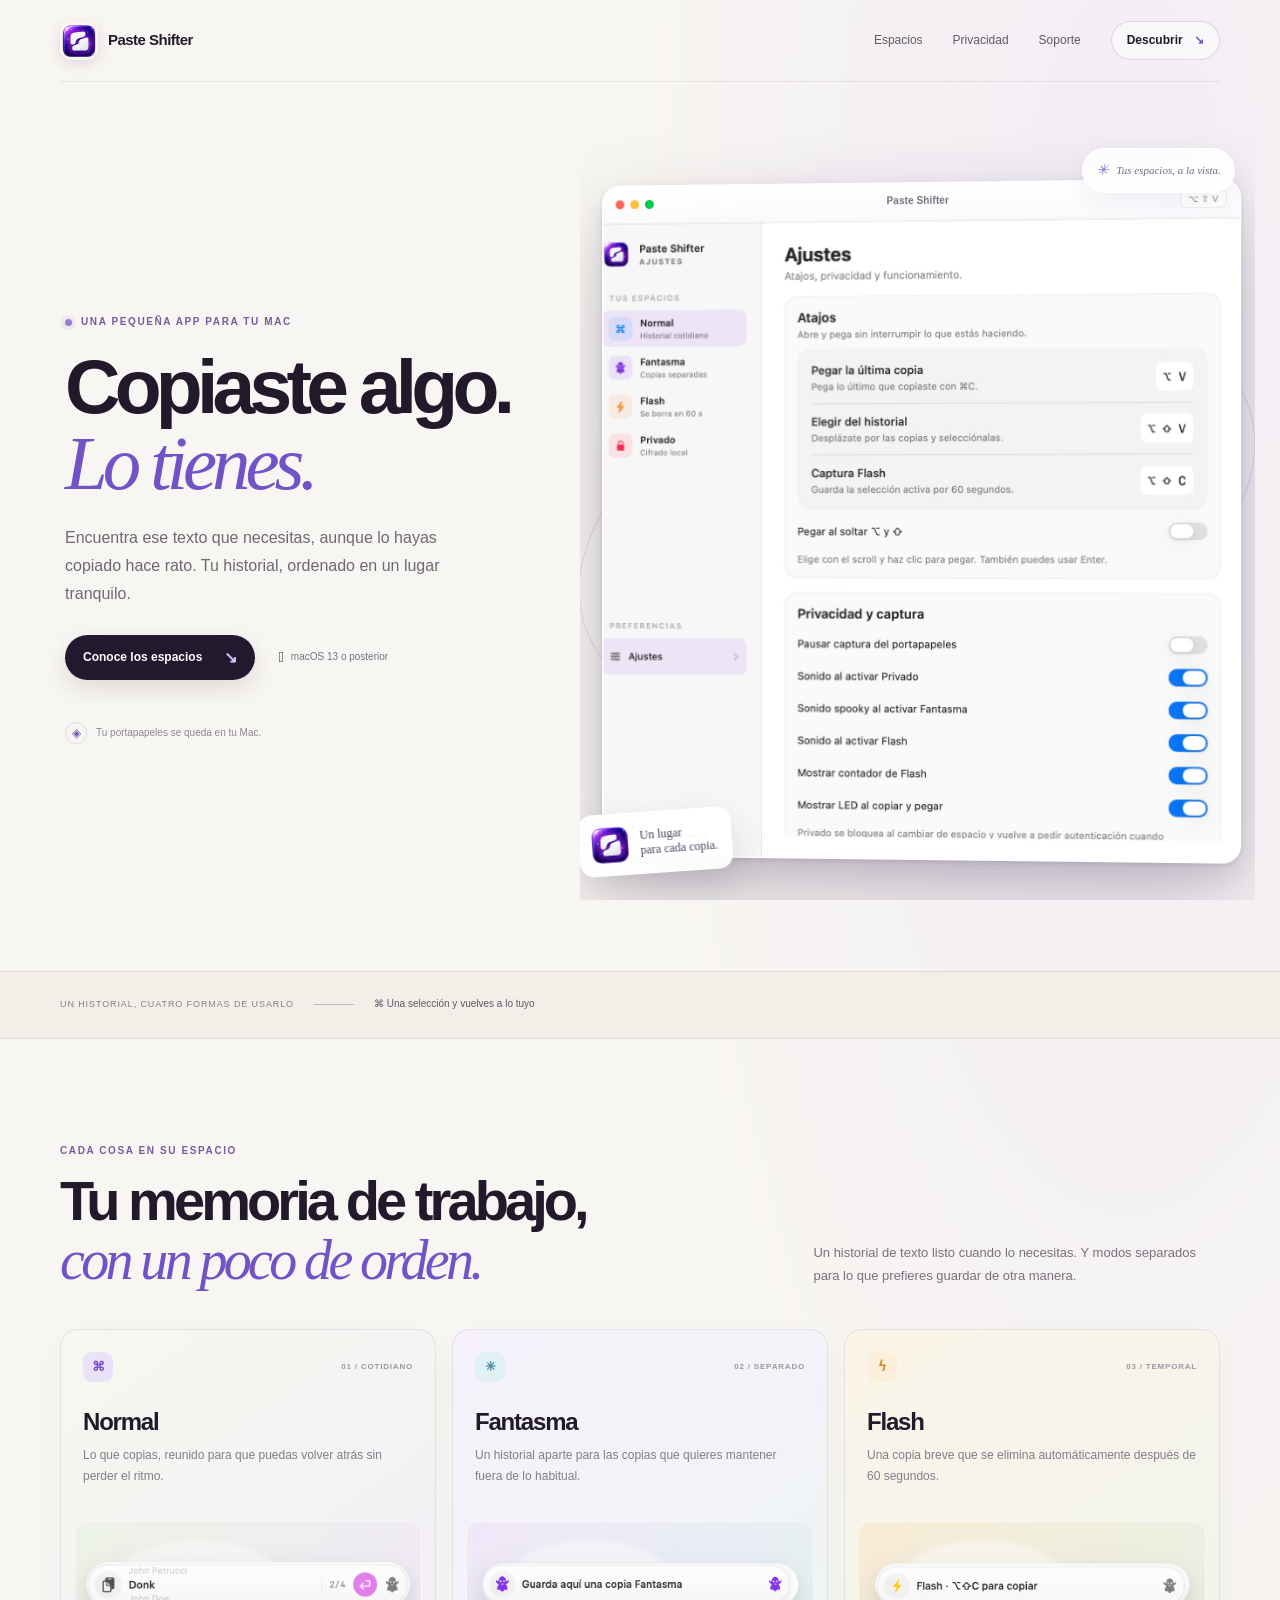
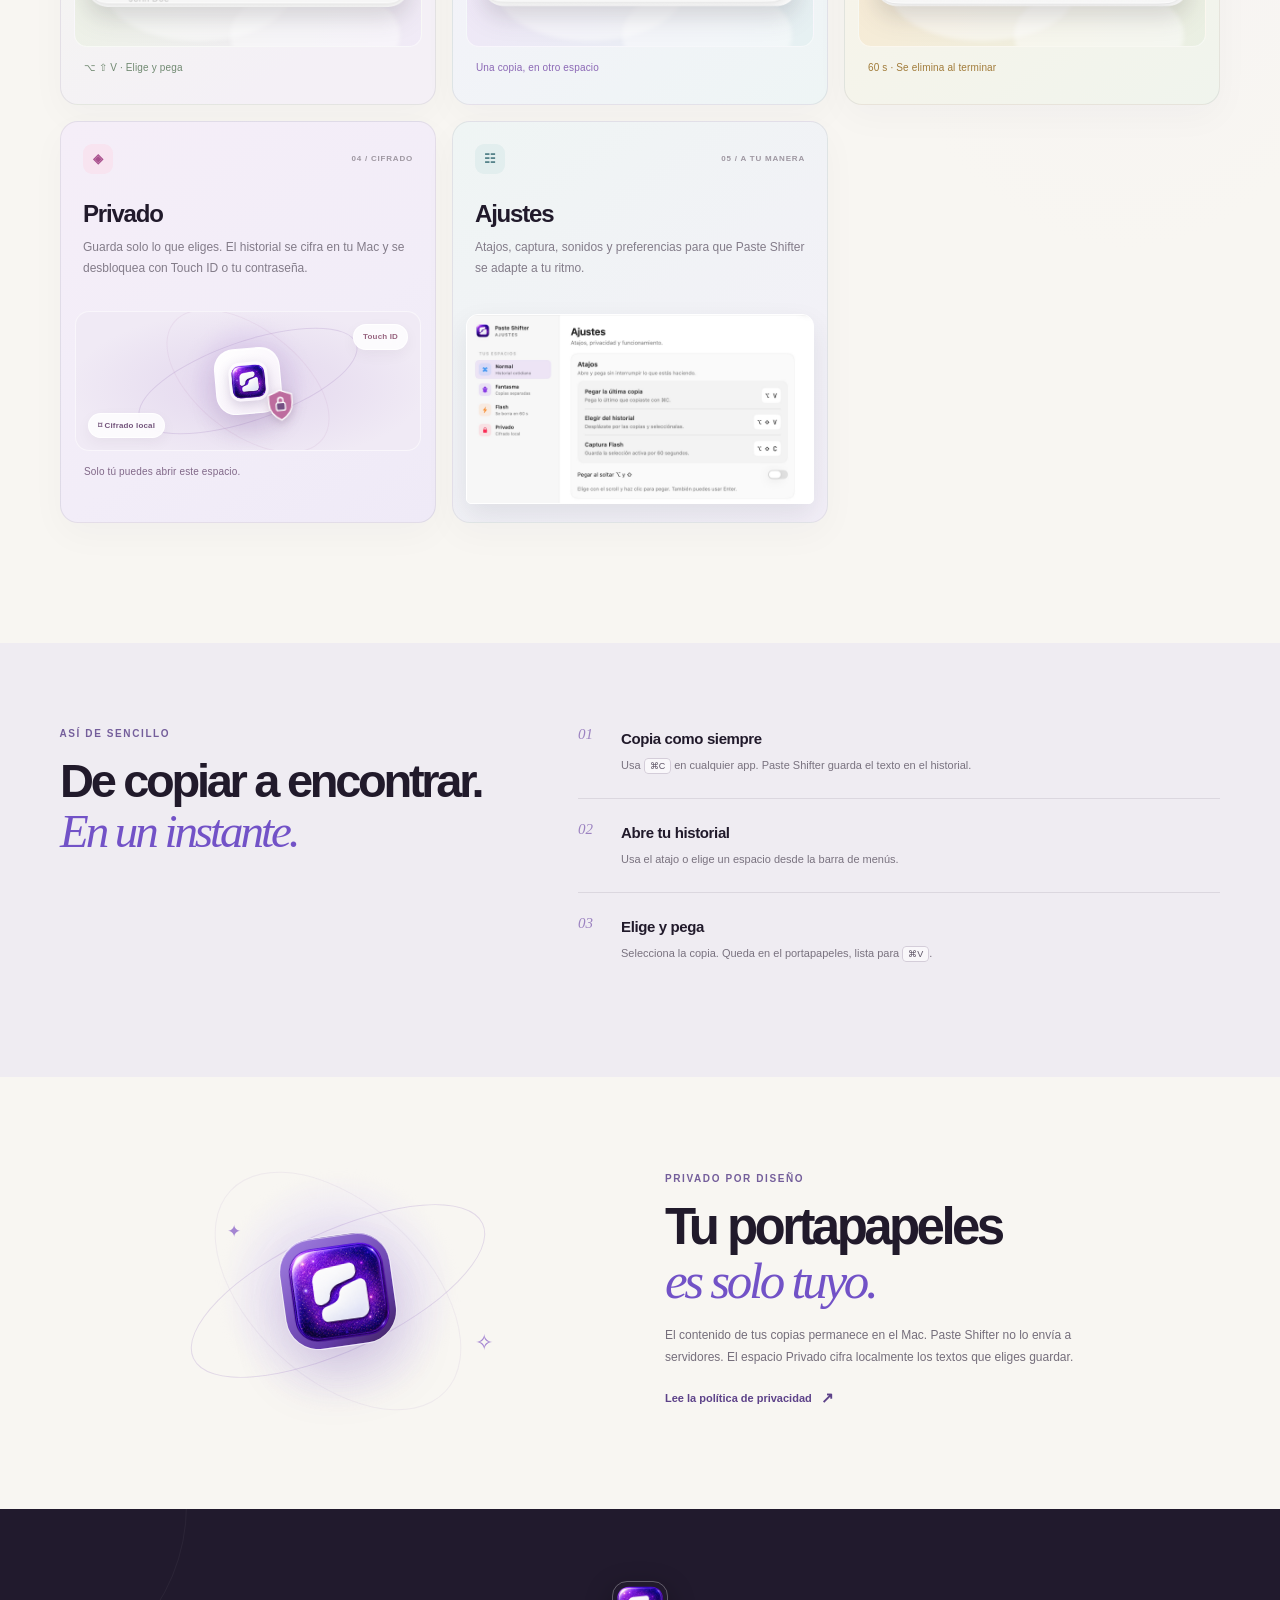
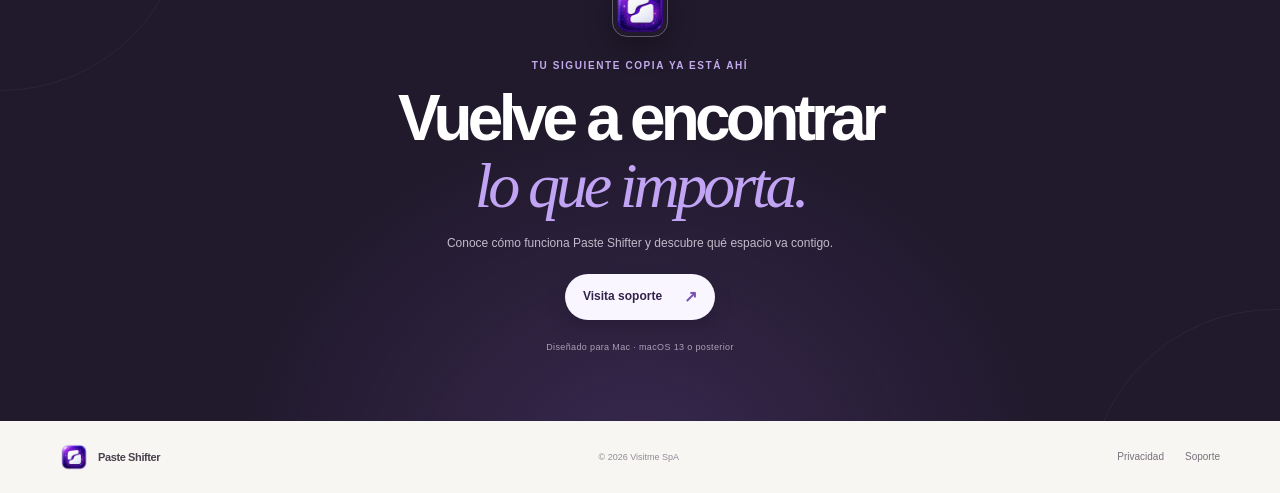
==== commit c0262491: "Publish Paste Shifter landing gallery and private artwork" ====
--- a/index.html
+++ b/index.html
@@ -10,7 +10,7 @@
   <meta property="og:image" content="assets/paste-shifter-icon.png">
   <title>Paste Shifter — Tu portapapeles, en su lugar</title>
   <link rel="icon" type="image/png" href="assets/paste-shifter-icon.png">
-  <link rel="stylesheet" href="styles.css?v=hero-capture-20261011">
+  <link rel="stylesheet" href="styles.css?v=private-concept-20261012">
 </head>
 <body class="home-page">
   <header class="shell nav">
@@ -42,10 +42,11 @@
     <section class="shell spaces-section" id="espacios">
       <div class="section-intro"><div><p class="eyebrow">Cada cosa en su espacio</p><h2>Tu memoria de trabajo,<br><em>con un poco de orden.</em></h2></div><p>Un historial de texto listo cuando lo necesitas. Y modos separados para lo que prefieres guardar de otra manera.</p></div>
       <div class="space-grid">
-        <article class="space-card card-normal"><div class="card-topline"><span class="space-icon normal-icon">⌘</span><span class="card-index">01 / COTIDIANO</span></div><h3>Normal</h3><p>Lo que copias, reunido para que puedas volver atrás sin perder el ritmo.</p><div class="mini-history"><span class="mini-row"><b>T</b><span>Una frase que acabas de copiar</span><small>ahora</small></span><span class="mini-row"><b>T</b><span>El dato que buscabas</span><small>hace 3 min</small></span><span class="mini-row faded"><b>↗</b><span>El enlace de hace un rato</span><small>hace 8 min</small></span></div></article>
-        <article class="space-card card-ghost"><div class="card-topline"><span class="space-icon ghost-icon">✳</span><span class="card-index">02 / SEPARADO</span></div><h3>Fantasma</h3><p>Un historial aparte para las copias que quieres mantener fuera de lo habitual.</p><div class="ghost-illustration"><div class="ghost-orb orb-back"></div><div class="ghost-orb orb-front">✳</div><span class="ghost-trail trail-a"></span><span class="ghost-trail trail-b"></span></div></article>
-        <article class="space-card card-flash"><div class="card-topline"><span class="space-icon flash-icon">ϟ</span><span class="card-index">03 / TEMPORAL</span></div><h3>Flash</h3><p>Una copia breve que se elimina automáticamente después de 60 segundos.</p><div class="flash-clock"><div class="clock-ring"><span>00:42</span><small>restantes</small></div><div class="clock-copy"><b>Ya casi desaparece.</b><span>Una cuenta atrás<br>y listo.</span></div></div></article>
-        <article class="space-card card-private"><div class="card-topline"><span class="space-icon private-icon">◈</span><span class="card-index">04 / CIFRADO</span></div><h3>Privado</h3><p>Solo guarda lo que eliges. Cifrado localmente y protegido por macOS.</p><div class="private-vault"><div class="vault-lock">◈</div><div><b>Tu espacio privado</b><span>Desbloquea con Touch ID<br>o tu contraseña de macOS</span></div><div class="vault-check">✓</div></div></article>
+        <article class="space-card card-normal"><div class="card-topline"><span class="space-icon normal-icon">⌘</span><span class="card-index">01 / COTIDIANO</span></div><h3>Normal</h3><p>Lo que copias, reunido para que puedas volver atrás sin perder el ritmo.</p><div class="mode-art normal-art"><img src="assets/widget-normal.png" alt="Widget Normal: una copia seleccionada, con su posición en el historial"></div><span class="art-caption">⌥ ⇧ V · Elige y pega</span></article>
+        <article class="space-card card-ghost"><div class="card-topline"><span class="space-icon ghost-icon">✳</span><span class="card-index">02 / SEPARADO</span></div><h3>Fantasma</h3><p>Un historial aparte para las copias que quieres mantener fuera de lo habitual.</p><div class="mode-art ghost-art"><img src="assets/widget-ghost.png" alt="Widget Fantasma para guardar una copia en un historial separado"></div><span class="art-caption">Una copia, en otro espacio</span></article>
+        <article class="space-card card-flash"><div class="card-topline"><span class="space-icon flash-icon">ϟ</span><span class="card-index">03 / TEMPORAL</span></div><h3>Flash</h3><p>Una copia breve que se elimina automáticamente después de 60 segundos.</p><div class="mode-art flash-art"><img src="assets/widget-flash.png" alt="Widget Flash con el atajo para guardar una copia temporal"></div><span class="art-caption">60 s · Se elimina al terminar</span></article>
+        <article class="space-card card-private"><div class="card-topline"><span class="space-icon private-icon">◈</span><span class="card-index">04 / CIFRADO</span></div><h3>Privado</h3><p>Guarda solo lo que eliges. El historial se cifra en tu Mac y se desbloquea con Touch ID o tu contraseña.</p><div class="vault-concept" role="img" aria-label="El icono de Paste Shifter protegido por un escudo y un candado"><span class="vault-halo"></span><span class="vault-orbit vault-orbit-a"></span><span class="vault-orbit vault-orbit-b"></span><div class="vault-emblem"><img src="assets/paste-shifter-icon.png" alt=""><svg viewBox="0 0 48 52" aria-hidden="true"><path d="M24 3 42 10v13c0 12-7.8 20.4-18 26C13.8 43.4 6 35 6 23V10L24 3Z"/><rect x="17" y="22" width="14" height="12" rx="3"/><path d="M20 22v-4a4 4 0 0 1 8 0v4"/></svg></div><span class="vault-tag vault-tag-local">⌑ Cifrado local</span><span class="vault-tag vault-tag-touch">Touch ID</span></div><span class="art-caption">Solo tú puedes abrir este espacio.</span></article>
+        <article class="space-card card-settings"><div class="card-topline"><span class="space-icon settings-icon">☷</span><span class="card-index">05 / A TU MANERA</span></div><h3>Ajustes</h3><p>Atajos, captura, sonidos y preferencias para que Paste Shifter se adapte a tu ritmo.</p><div class="settings-art"><img src="assets/paste-shifter-settings.png" alt="Ventana de Ajustes de Paste Shifter en macOS, con los cuatro espacios y sus preferencias"></div></article>
       </div>
     </section>
     <section class="how-section"><div class="shell how-inner"><div class="how-heading"><p class="eyebrow">Así de sencillo</p><h2>De copiar a encontrar.<br><em>En un instante.</em></h2></div><div class="steps"><article><span class="step-num">01</span><h3>Copia como siempre</h3><p>Usa <kbd>⌘C</kbd> en cualquier app. Paste Shifter guarda el texto en el historial.</p></article><article><span class="step-num">02</span><h3>Abre tu historial</h3><p>Usa el atajo o elige un espacio desde la barra de menús.</p></article><article><span class="step-num">03</span><h3>Elige y pega</h3><p>Selecciona la copia. Queda en el portapapeles, lista para <kbd>⌘V</kbd>.</p></article></div></div></section>
--- a/styles.css
+++ b/styles.css
@@ -51,3 +51,53 @@
 .capture-titlebar{height:38px;display:grid;grid-template-columns:1fr auto 1fr;align-items:center;padding:0 13px;border-bottom:1px solid #241a2b12;background:linear-gradient(#fff,#faf9fc);color:#756e7d;font-size:10px;font-weight:600;letter-spacing:.01em}
 .capture-lights{display:flex;gap:6px}.capture-lights i{width:9px;height:9px;border-radius:50%;background:#ff625a}.capture-lights i:nth-child(2){background:#ffbd44}.capture-lights i:nth-child(3){background:#00c94f}.capture-titlebar kbd{justify-self:end;padding:3px 7px;border-color:#24183216;border-radius:6px;background:#fff;color:#827989;font:9px var(--sans)}
 @media(max-width:520px){.capture-titlebar{height:32px;padding-inline:10px}.capture-lights{gap:4px}.capture-lights i{width:7px;height:7px}.capture-titlebar kbd{font-size:8px}}
+
+/* Product gallery: real widget cutouts, framed with the palette of each space. */
+.spaces-section{padding-block:104px 120px}
+.section-intro{margin-bottom:38px}
+.section-intro>p{max-width:395px}
+.space-grid{grid-template-columns:repeat(3,minmax(0,1fr));gap:16px}
+.space-card{min-height:376px;padding:22px 22px 19px;border-radius:18px;box-shadow:0 12px 36px #24193308}
+.space-card h3{margin-top:20px;font-size:24px}
+.space-card>p{min-height:62px;font-size:12px;line-height:1.7}
+.mode-art{position:relative;isolation:isolate;height:126px;display:grid;place-items:center;overflow:hidden;margin:14px -9px 0;border:1px solid #fff9;border-radius:13px;background:#ffffff65}
+.mode-art::before,.mode-art::after{position:absolute;z-index:-1;content:"";border-radius:50%;filter:blur(2px);pointer-events:none}
+.mode-art::before{width:185px;height:100px;left:9%;top:15%;background:#ffffff77}
+.mode-art::after{width:170px;height:100px;right:6%;bottom:-31%;background:#ffffff78}
+.mode-art img{display:block;width:calc(100% - 22px);max-width:390px;height:auto;filter:drop-shadow(0 10px 12px #2a24302b);transition:transform .5s cubic-bezier(.2,.75,.25,1),filter .5s}
+.space-card:hover .mode-art img{transform:translateY(-3px) scale(1.025);filter:drop-shadow(0 14px 16px #2a243036)}
+.card-normal{background:linear-gradient(145deg,#f5f8ef,#f4f0f6 78%)}
+.card-ghost{background:linear-gradient(145deg,#f6f1fb,#eef5f5)}
+.card-flash{background:linear-gradient(145deg,#fbf4e8,#f0f4ed)}
+.card-private{background:linear-gradient(145deg,#f8f1f8,#f2edf8)}
+.card-settings{background:linear-gradient(145deg,#eff5f4,#f3eff8)}
+.card-normal .mode-art{background:linear-gradient(115deg,#eaf1e1bb,#efe8f6bb)}
+.card-ghost .mode-art{background:linear-gradient(115deg,#eee3f7bb,#e2eff0bb)}
+.card-flash .mode-art{background:linear-gradient(115deg,#f7e8cdbb,#e7eee0bb)}
+.art-caption{display:block;margin:13px 1px 0;color:#716b78;font-size:10px;letter-spacing:.015em}
+.card-normal .art-caption{color:#718a72}.card-ghost .art-caption{color:#8b68b5}.card-flash .art-caption{color:#a17b39}.card-private .art-caption{color:#8c668d}.card-settings .art-caption{color:#718b8c}
+.private-vault{margin-top:18px;padding:15px 13px;border-color:#e8dbe8;background:#ffffffa8}
+.vault-lock{width:38px;height:38px;border-radius:12px;background:#f5e3f2;color:#d34c83;font-size:19px}
+.private-vault b{font-size:10px}.private-vault span{font-size:9px}
+.settings-icon{background:#e2eeee;color:#56838a}
+.settings-art{position:relative;height:190px;overflow:hidden;margin:15px -9px -1px;border:1px solid #fff;border-radius:12px 12px 5px 5px;background:#fff;box-shadow:0 12px 28px #26394218}
+.settings-art img{display:block;width:100%;height:auto;object-fit:cover;object-position:top center;transition:transform .7s cubic-bezier(.2,.75,.25,1)}
+.space-card:hover .settings-art img{transform:translateY(-5px)}
+.card-settings{overflow:hidden}
+.card-settings .art-caption{position:relative;z-index:1;margin-top:10px}
+.card-private{background:linear-gradient(145deg,#f5eef8,#f2edf8 60%,#efeaf7)}
+.vault-concept{position:relative;isolation:isolate;height:140px;display:grid;place-items:center;overflow:hidden;margin:12px -8px 0;border:1px solid #fff9;border-radius:14px;background:radial-gradient(ellipse at 50% 54%,#e5d7ef 0,#e9e0f1 37%,#f0eaf5 73%)}
+.vault-halo{position:absolute;z-index:-1;width:118px;height:118px;border-radius:50%;background:radial-gradient(circle,#d5c0e8 0,#dfd1ed8c 56%,transparent 73%);filter:blur(5px);animation:vault-breathe 6s ease-in-out infinite}
+.vault-orbit{position:absolute;left:50%;top:50%;width:230px;height:80px;border:1px solid #9f7cba3d;border-radius:50%;pointer-events:none}
+.vault-orbit-a{transform:translate(-50%,-50%) rotate(-19deg)}.vault-orbit-b{width:190px;height:105px;border-color:#c19bc12b;transform:translate(-50%,-50%) rotate(38deg)}
+.vault-emblem{position:relative;width:66px;height:66px;display:grid;place-items:center;border:1px solid #ffffffd9;border-radius:20px;background:linear-gradient(145deg,#fff,#f7f0fa);box-shadow:0 13px 28px #51315d24,inset 0 1px #fff;transform:rotate(-5deg)}
+.vault-emblem img{width:39px;height:39px;border-radius:11px;box-shadow:0 4px 12px #56397838}
+.vault-emblem svg{position:absolute;right:-14px;bottom:-12px;width:31px;height:34px;overflow:visible;fill:#b86b9c;stroke:#fff;stroke-width:2;stroke-linecap:round;stroke-linejoin:round;filter:drop-shadow(0 3px 5px #58344c38)}
+.vault-emblem svg path:first-child{fill:#bd6c9e}.vault-emblem svg rect{fill:#754f83;stroke:#fff}.vault-emblem svg path:last-child{fill:none}
+.vault-tag{position:absolute;display:inline-flex;align-items:center;gap:5px;padding:5px 9px;border:1px solid #ffffffd9;border-radius:999px;background:#ffffffcf;box-shadow:0 5px 14px #3b27420d;color:#73547b;font-size:8px;font-weight:650;letter-spacing:.02em;backdrop-filter:blur(8px)}
+.vault-tag-local{left:12px;bottom:12px}.vault-tag-touch{right:12px;top:12px;color:#97647f}
+.card-private .art-caption{color:#816888}
+@keyframes vault-breathe{0%,100%{transform:scale(.94);opacity:.75}50%{transform:scale(1.06);opacity:1}}
+@media(max-width:1000px){.space-grid{grid-template-columns:repeat(2,minmax(0,1fr))}.space-card{min-height:360px}.card-settings{grid-column:auto}}
+@media(max-width:620px){.spaces-section{padding-block:70px 78px}.space-grid{grid-template-columns:minmax(0,1fr);gap:13px}.space-card{min-height:0;padding:19px}.space-card>p{min-height:0;margin-bottom:2px}.mode-art{height:clamp(108px,32vw,150px);margin-top:13px}.mode-art img{width:min(calc(100% - 24px),450px)}.settings-art{height:clamp(170px,58vw,250px)}.settings-art img{width:100%}.art-caption{margin-top:10px}.private-vault{max-width:390px}}
+@media(prefers-reduced-motion:reduce){.mode-art img,.settings-art img{transition:none!important}.vault-halo{animation:none!important}.space-card:hover .mode-art img,.space-card:hover .settings-art img{transform:none}}
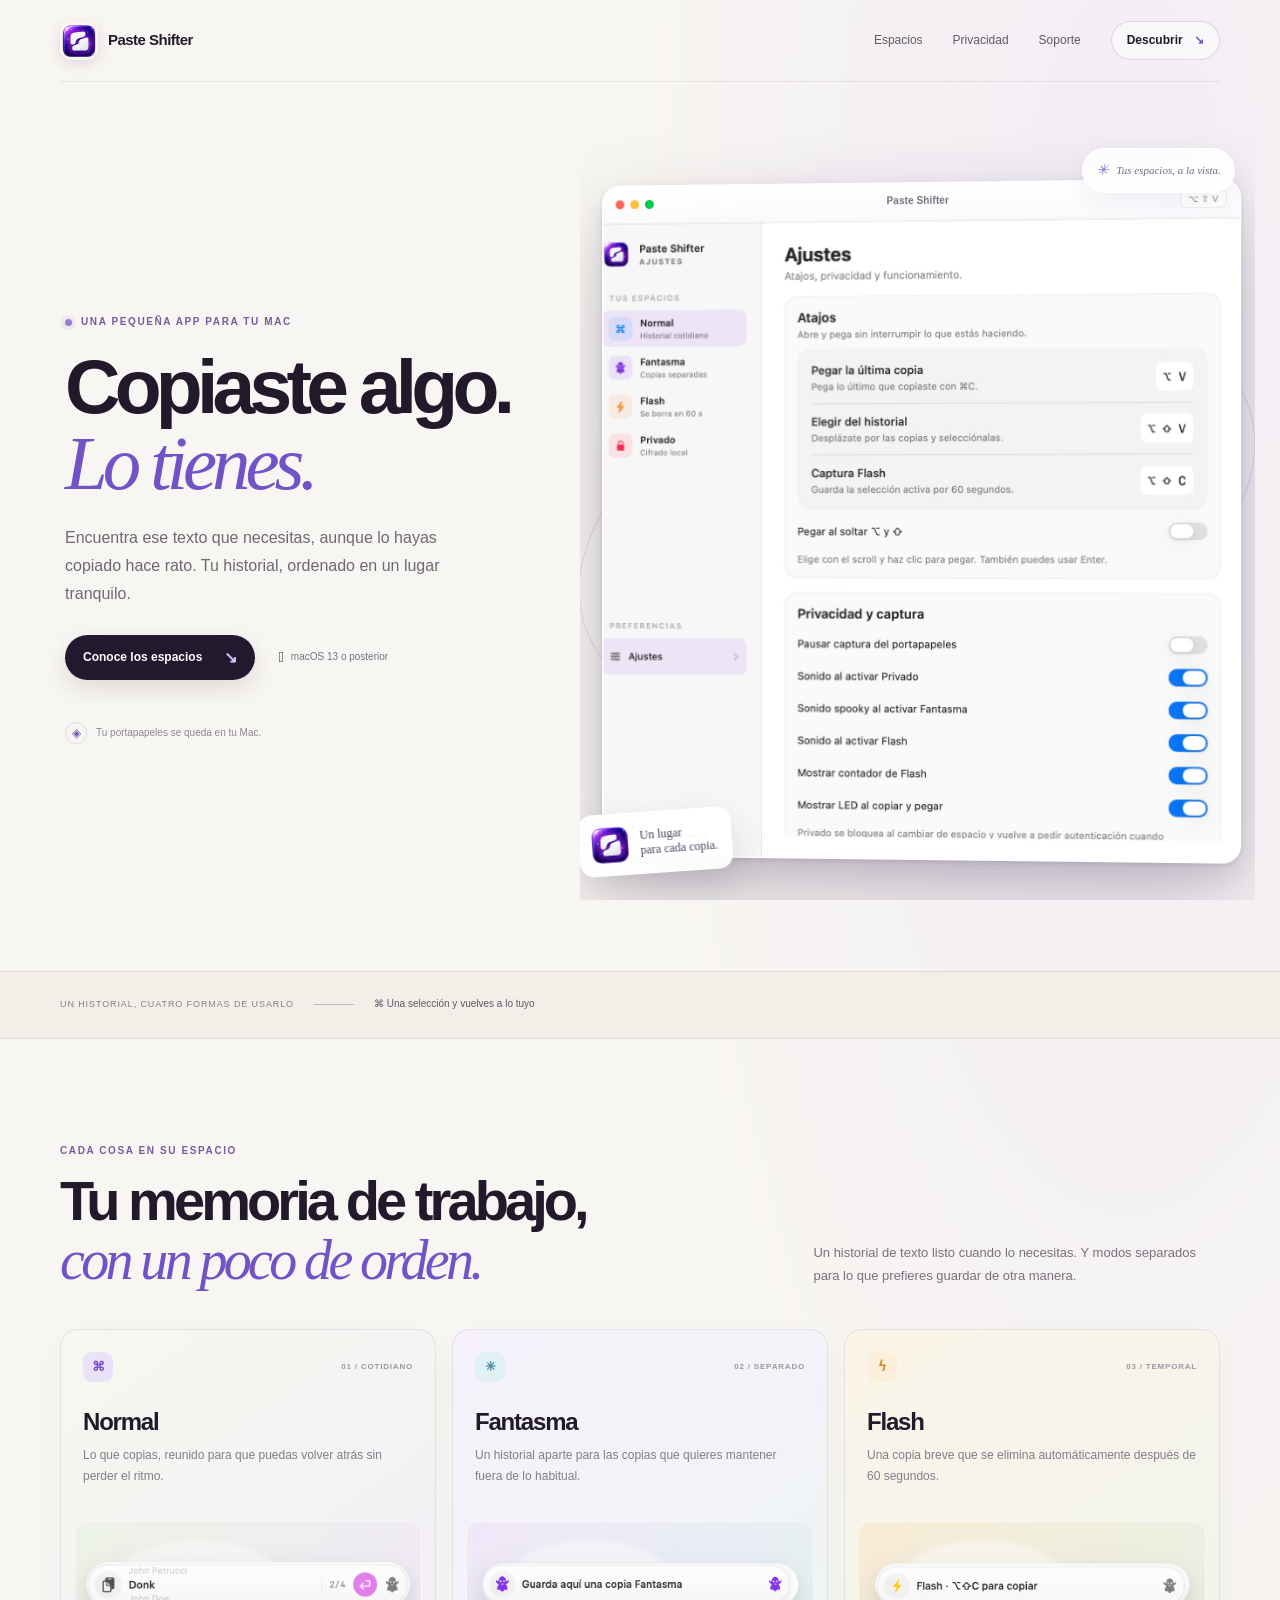
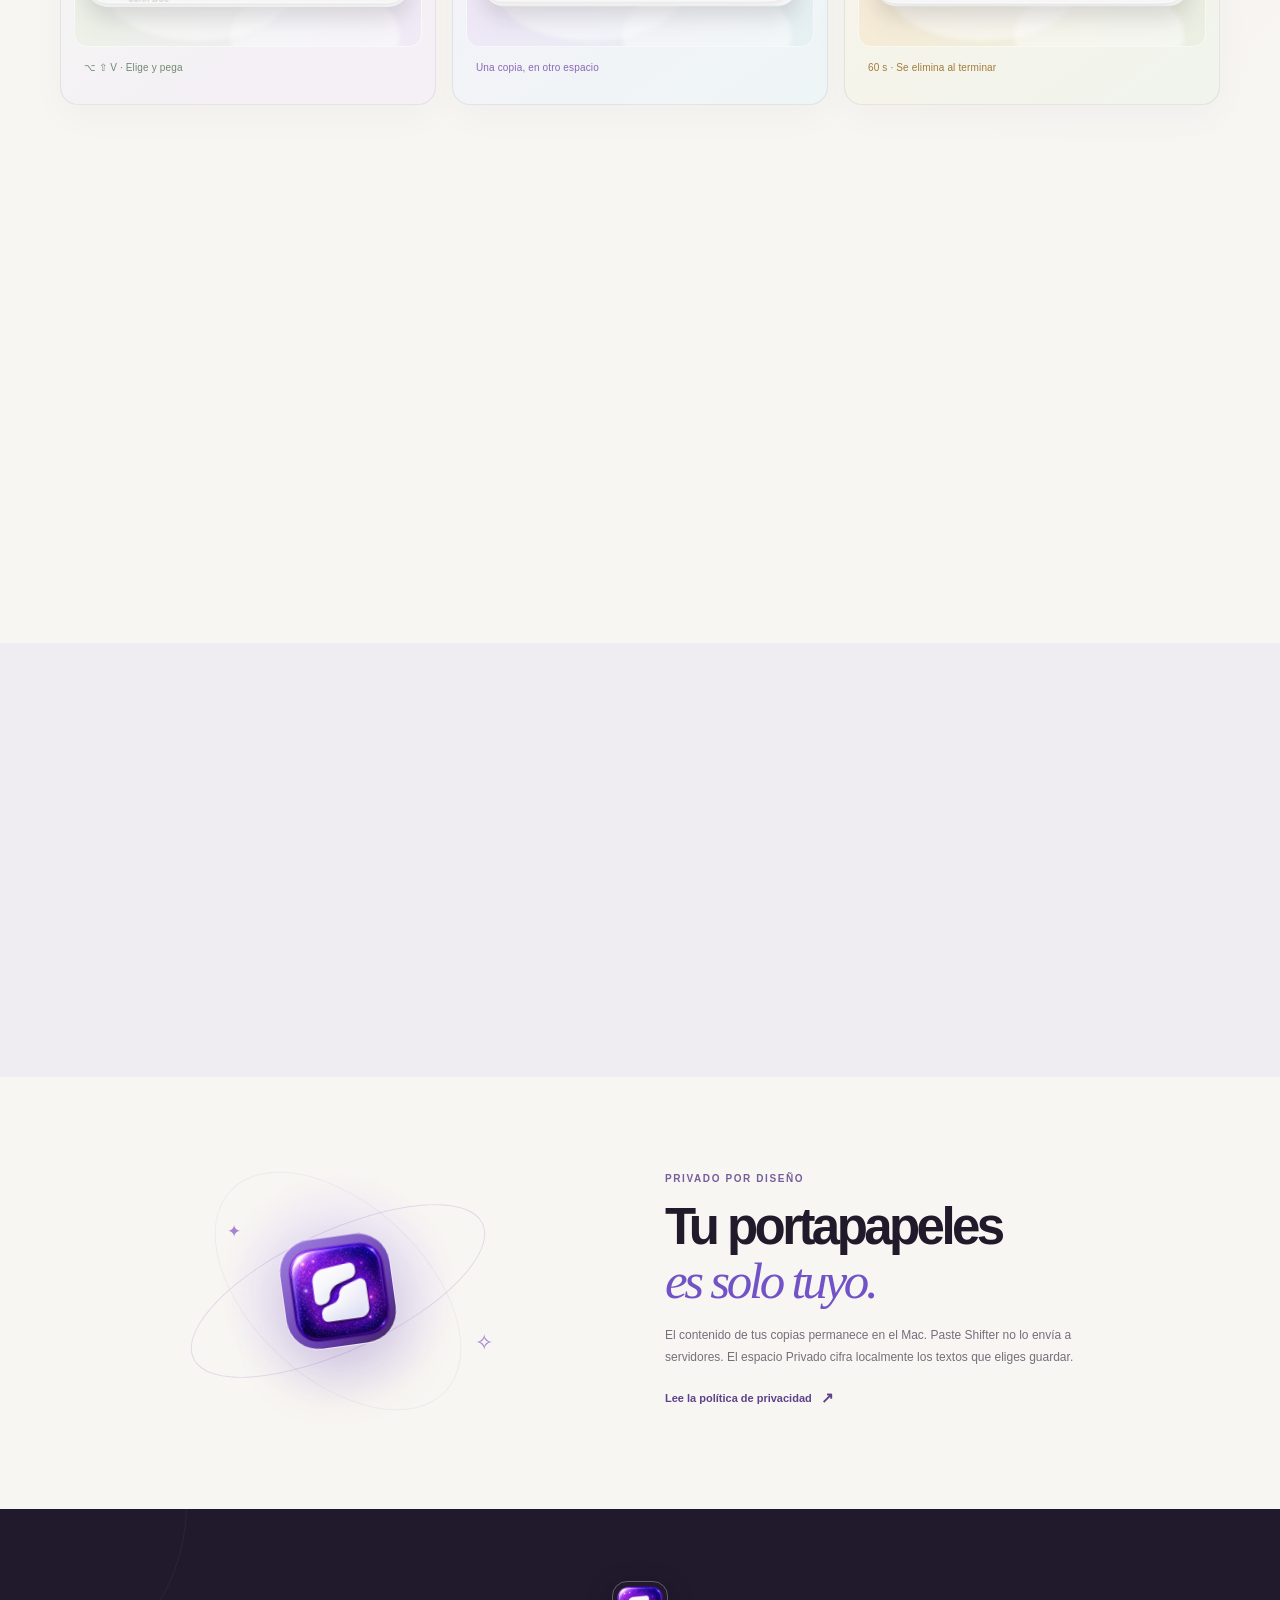
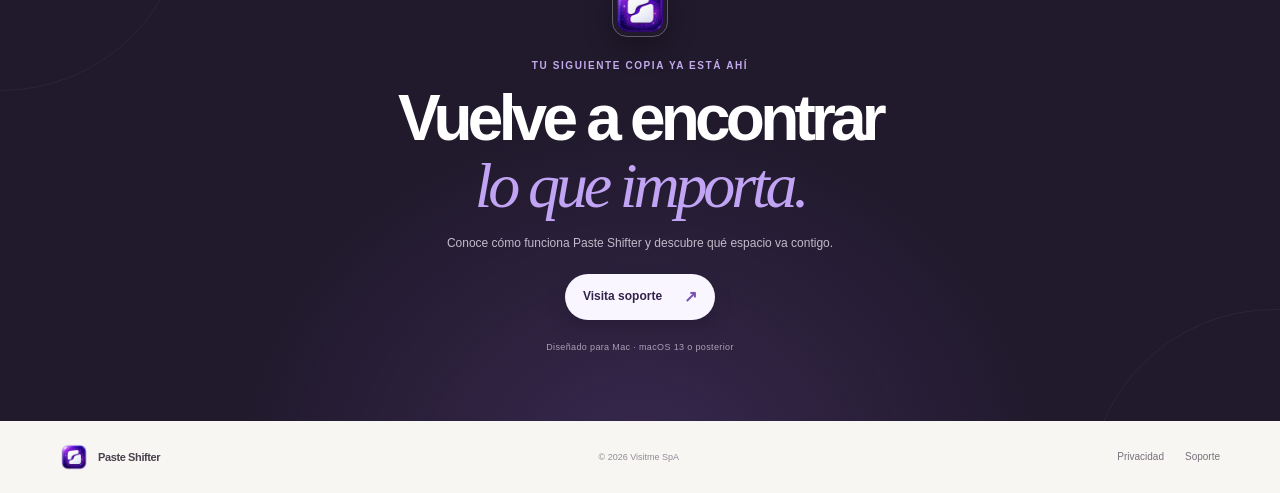
==== commit 2404b4b4: "Animate private mode atom artwork" ====
--- a/index.html
+++ b/index.html
@@ -10,7 +10,7 @@
   <meta property="og:image" content="assets/paste-shifter-icon.png">
   <title>Paste Shifter — Tu portapapeles, en su lugar</title>
   <link rel="icon" type="image/png" href="assets/paste-shifter-icon.png">
-  <link rel="stylesheet" href="styles.css?v=private-concept-20261012">
+  <link rel="stylesheet" href="styles.css?v=private-atom-float-20261012">
 </head>
 <body class="home-page">
   <header class="shell nav">
--- a/styles.css
+++ b/styles.css
@@ -101,3 +101,11 @@
 @media(max-width:1000px){.space-grid{grid-template-columns:repeat(2,minmax(0,1fr))}.space-card{min-height:360px}.card-settings{grid-column:auto}}
 @media(max-width:620px){.spaces-section{padding-block:70px 78px}.space-grid{grid-template-columns:minmax(0,1fr);gap:13px}.space-card{min-height:0;padding:19px}.space-card>p{min-height:0;margin-bottom:2px}.mode-art{height:clamp(108px,32vw,150px);margin-top:13px}.mode-art img{width:min(calc(100% - 24px),450px)}.settings-art{height:clamp(170px,58vw,250px)}.settings-art img{width:100%}.art-caption{margin-top:10px}.private-vault{max-width:390px}}
 @media(prefers-reduced-motion:reduce){.mode-art img,.settings-art img{transition:none!important}.vault-halo{animation:none!important}.space-card:hover .mode-art img,.space-card:hover .settings-art img{transform:none}}
+/* Privado por diseño: el icono flota en una órbita lenta, como suspendido. */
+.privacy-icon{animation:privacy-float 5.2s ease-in-out infinite;will-change:transform}
+.p-orbit-a{animation:privacy-orbit-a 24s linear infinite}
+.p-orbit-b{animation:privacy-orbit-b 32s linear infinite}
+@keyframes privacy-float{0%,100%{transform:translate3d(0,0,0) rotate(-8deg)}50%{transform:translate3d(0,-11px,0) rotate(-5deg)}}
+@keyframes privacy-orbit-a{from{transform:translate(-50%,-50%) rotate(-25deg)}to{transform:translate(-50%,-50%) rotate(335deg)}}
+@keyframes privacy-orbit-b{from{transform:translate(-50%,-50%) rotate(43deg)}to{transform:translate(-50%,-50%) rotate(-317deg)}}
+@media(prefers-reduced-motion:reduce){.privacy-icon,.p-orbit-a,.p-orbit-b{animation:none!important;will-change:auto}}
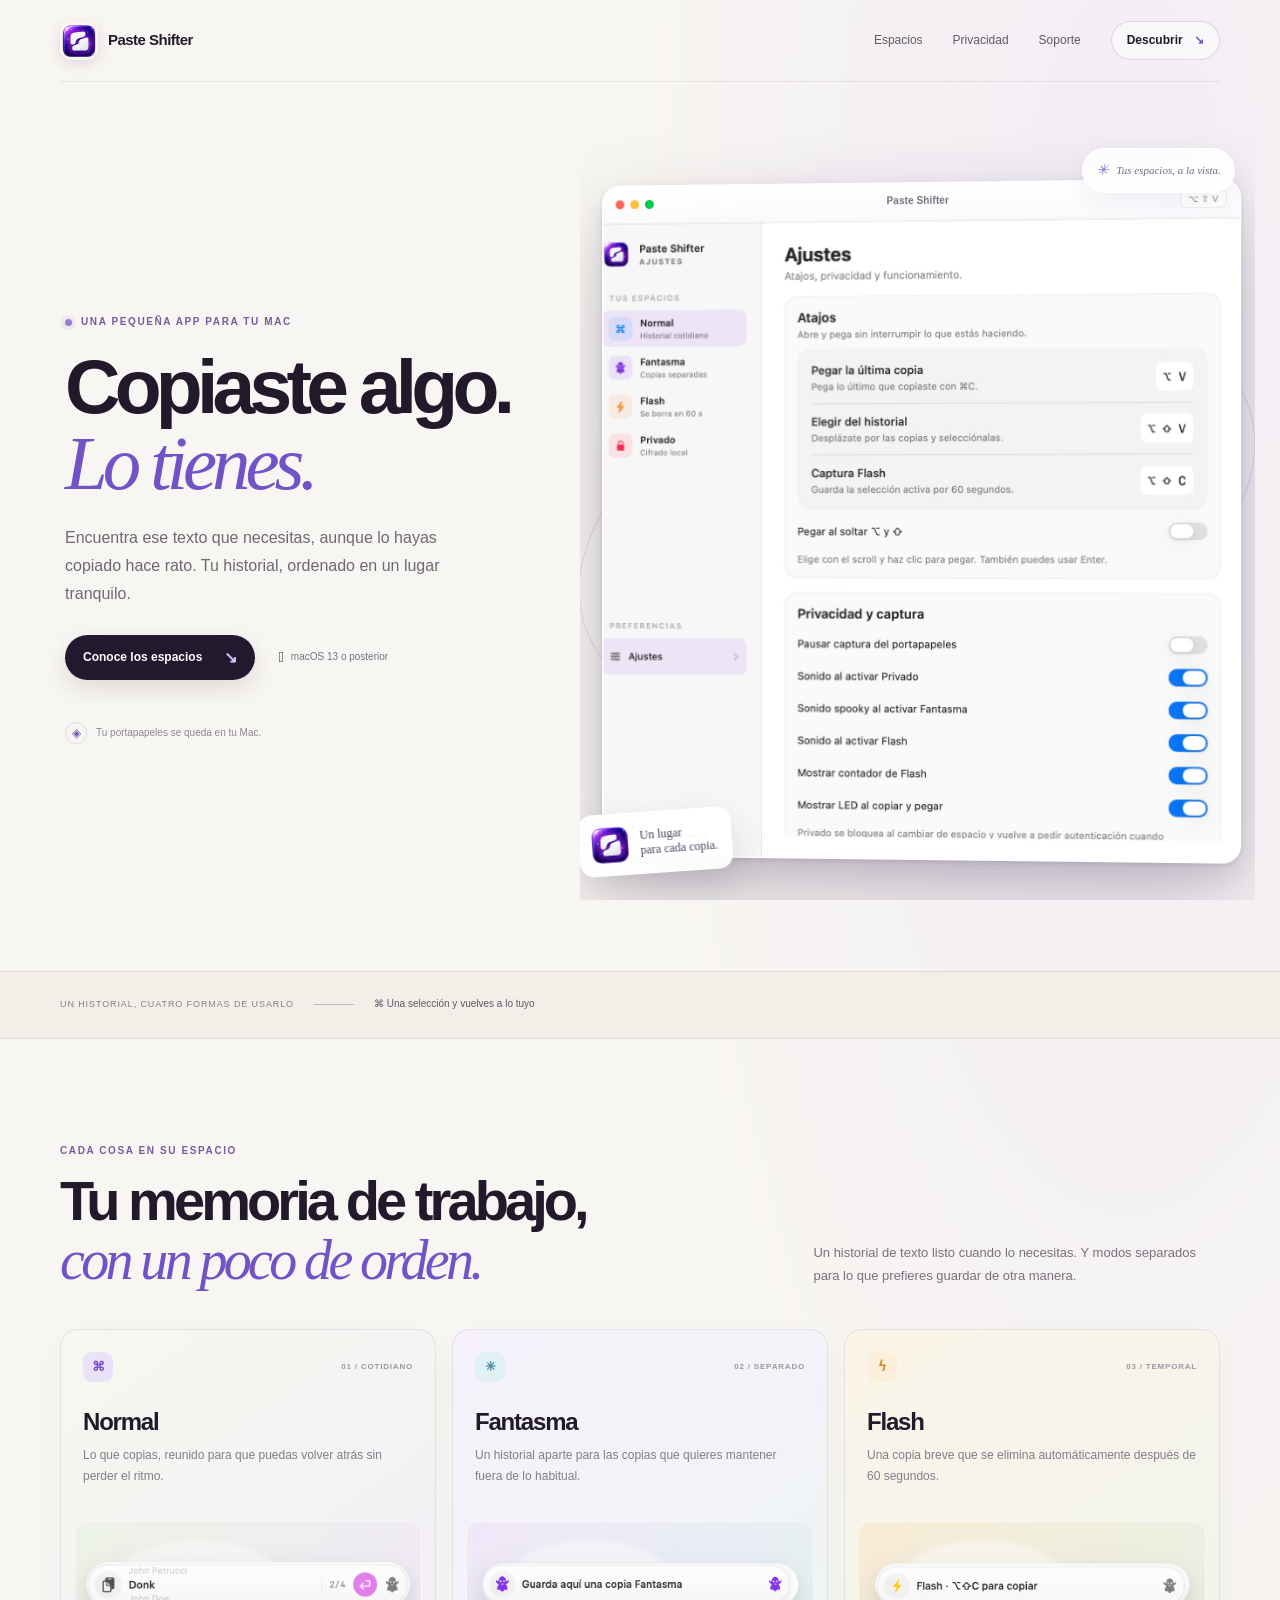
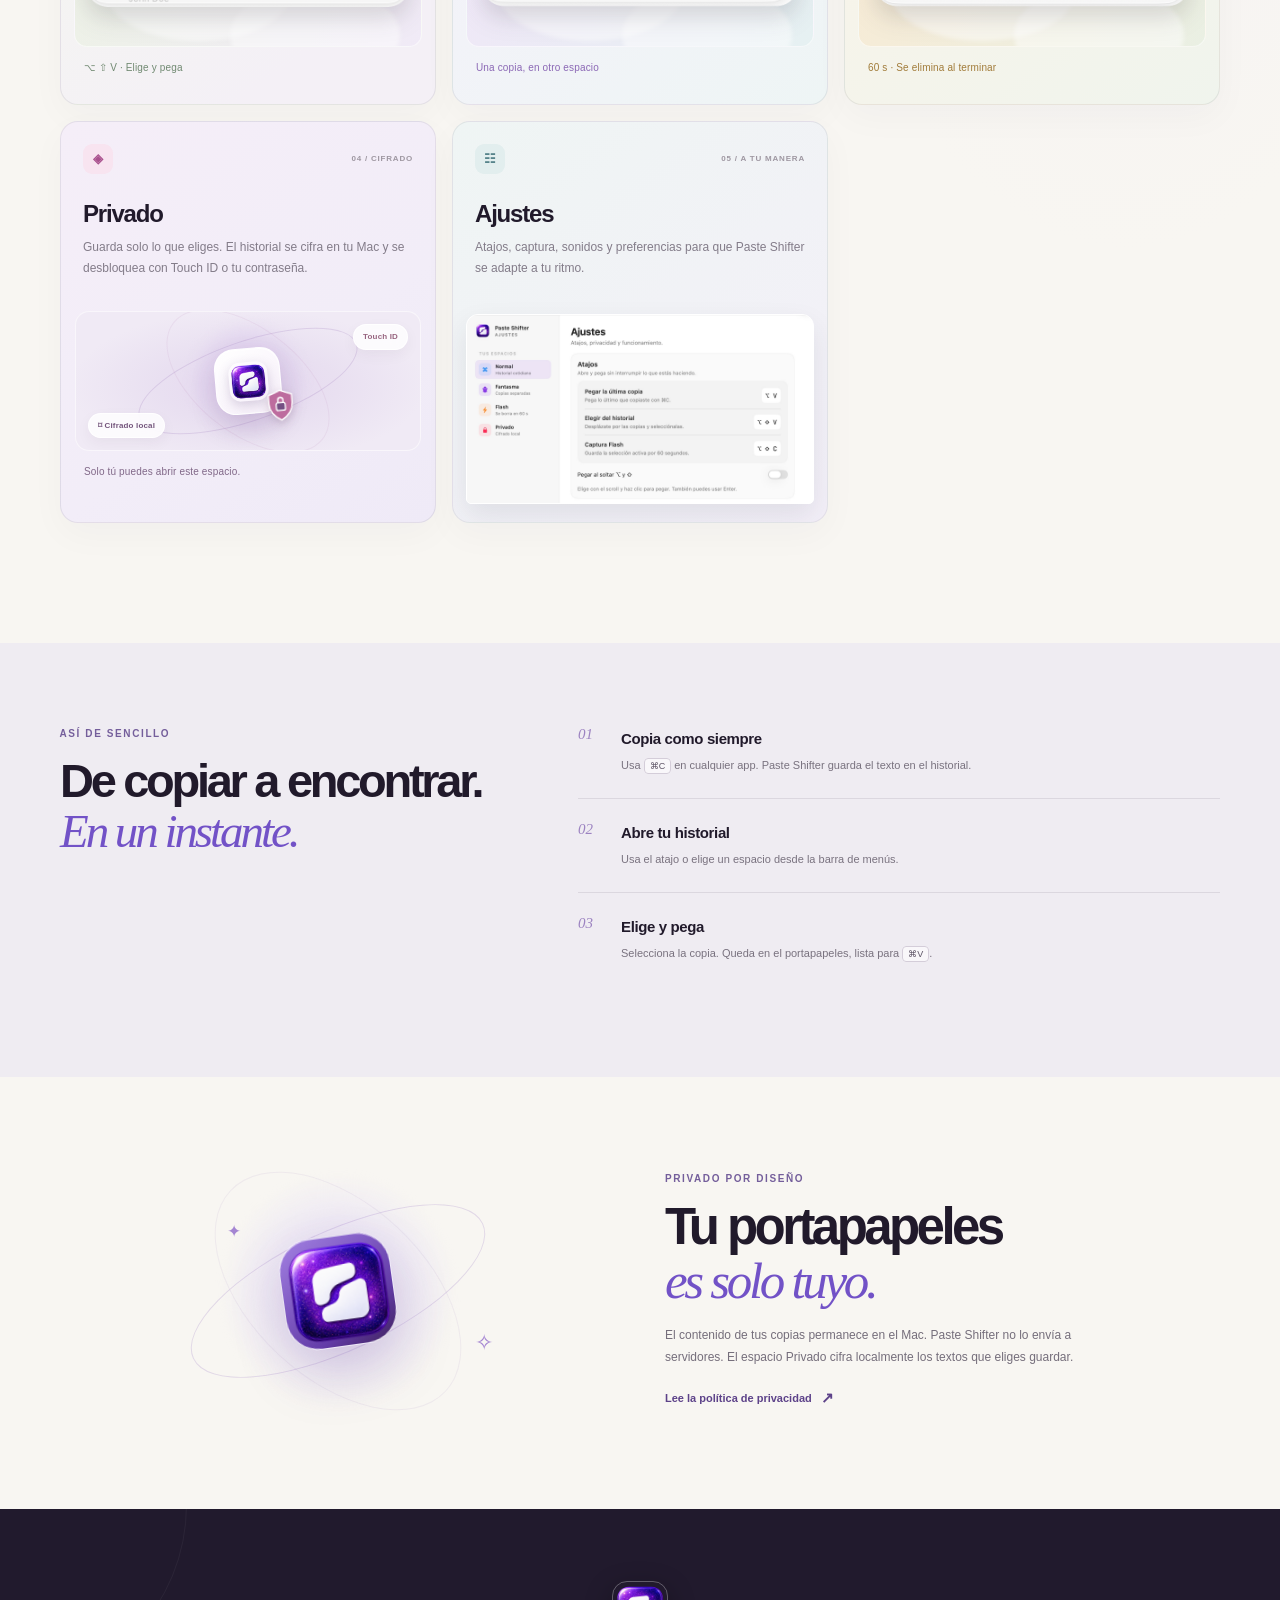
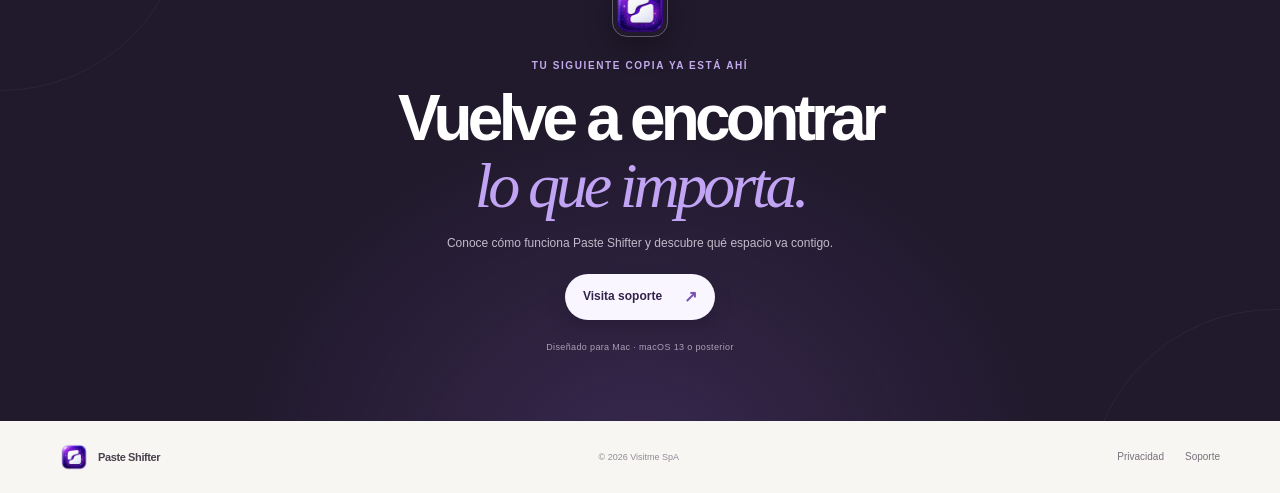
==== commit 10be641e: "Publish Paste Shifter landing with Google Analytics" ====
--- a/index.html
+++ b/index.html
@@ -11,6 +11,13 @@
   <title>Paste Shifter — Tu portapapeles, en su lugar</title>
   <link rel="icon" type="image/png" href="assets/paste-shifter-icon.png">
   <link rel="stylesheet" href="styles.css?v=private-atom-float-20261012">
+  <script async src="https://www.googletagmanager.com/gtag/js?id=G-M6BS0295TB"></script>
+  <script>
+    window.dataLayer = window.dataLayer || [];
+    function gtag(){dataLayer.push(arguments);}
+    gtag("js", new Date());
+    gtag("config", "G-M6BS0295TB");
+  </script>
 </head>
 <body class="home-page">
   <header class="shell nav">
